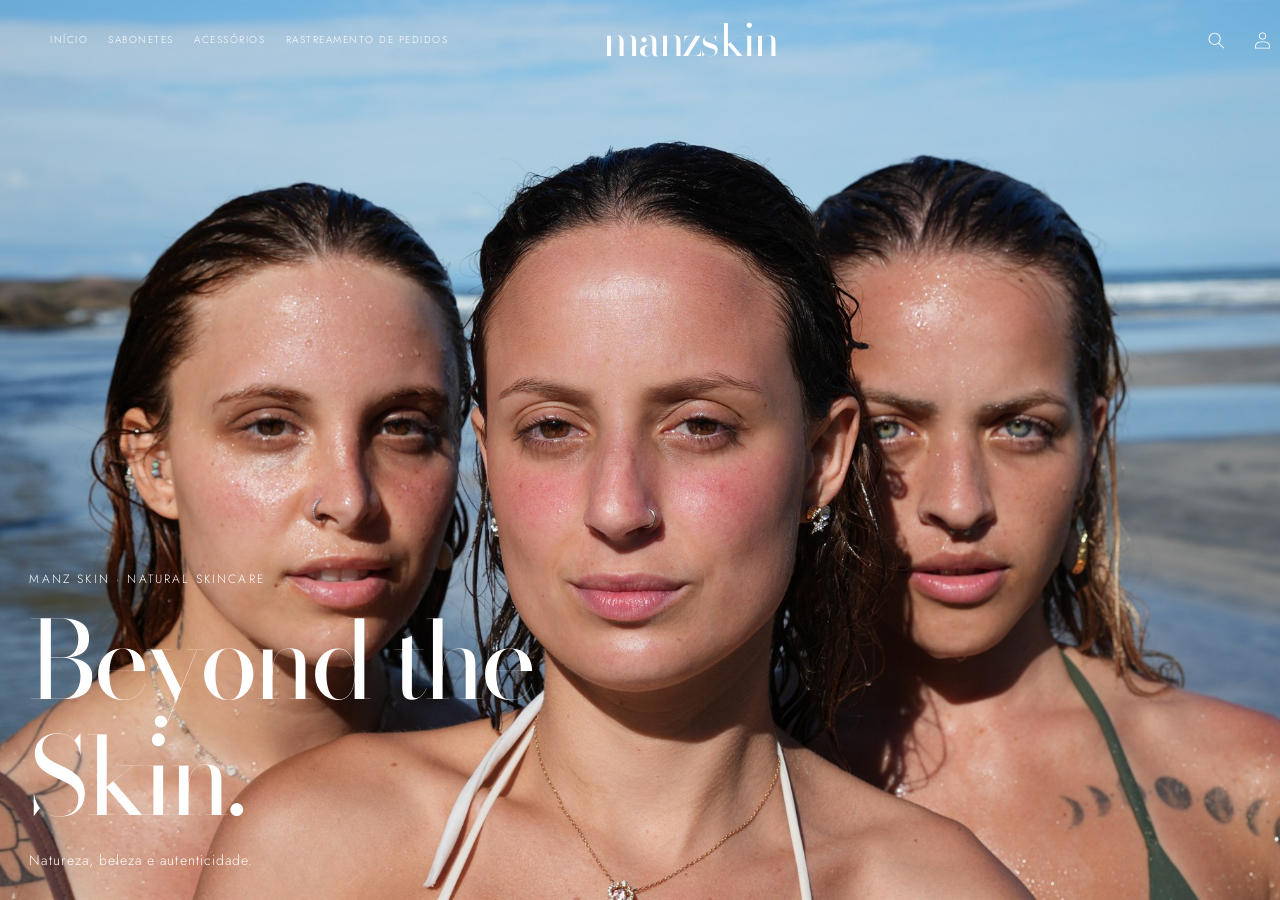
==== local-preview/hero-v1/index.html @ 0d2256dd "Build Manz Skin Hero V1 and local preview" ====
<!doctype html>
<html lang="pt-BR" class="js">
  <head>
    <meta charset="utf-8">
    <meta name="viewport" content="width=device-width, initial-scale=1">
    <meta name="theme-color" content="#ffffff">
    <title>Manz Skin — Hero V1 · Prévia local</title>
    <link rel="preload" href="../../assets/manz-bodoni-moda-latin.woff2" as="font" type="font/woff2" crossorigin>
    <link rel="preload" href="../../assets/manz-jost-light-latin.woff2" as="font" type="font/woff2" crossorigin>
    <link rel="stylesheet" href="../../assets/base.css">
    <link rel="stylesheet" href="../../assets/component-menu-drawer.css">
    <link rel="stylesheet" href="local.css">
    <link rel="stylesheet" href="../../assets/manz-hero-v1.css">
    <script src="../../assets/global.js" defer></script>
    <script src="../../assets/manz-hero-gsap.min.js" defer></script>
    <script src="../../assets/manz-hero-v1.js" defer></script>
    <script src="local.js" defer></script>
  </head>
  <body class="manz-hero-page">
    <a class="local-skip-link" href="#MainContent">Pular para o conteúdo</a>
    <div class="section-header shopify-section-group-header-group">
      <div class="header-wrapper">
        <header class="header header--top-center header--mobile-center page-width header--has-menu header--has-account">
          <nav class="manz-hero-nav" aria-label="Navegação principal">
            <a class="manz-hero-nav__link" href="#MainContent" aria-current="page">INÍCIO</a>
            <span class="manz-hero-nav__link" aria-disabled="true">SABONETES</span>
            <span class="manz-hero-nav__link" aria-disabled="true">ACESSÓRIOS</span>
            <span class="manz-hero-nav__link" aria-disabled="true">RASTREAMENTO DE PEDIDOS</span>
          </nav>

          <header-drawer data-breakpoint="tablet">
            <details id="Details-menu-drawer-container" class="menu-drawer-container">
              <summary class="header__icon header__icon--menu header__icon--summary link focus-inset" aria-label="Menu" aria-expanded="false">
                <span>
                  <svg class="icon icon-hamburger" viewBox="0 0 18 16" fill="none" aria-hidden="true"><path d="M1 .5a.5.5 0 100 1h15.71a.5.5 0 000-1H1zM.5 8a.5.5 0 01.5-.5h15.71a.5.5 0 010 1H1A.5.5 0 01.5 8zm0 7a.5.5 0 01.5-.5h15.71a.5.5 0 010 1H1a.5.5 0 01-.5-.5z" fill="currentColor"/></svg>
                  <svg class="icon icon-close" viewBox="0 0 18 17" fill="none" aria-hidden="true"><path d="M1 1l16 15M17 1 1 16" stroke="currentColor" stroke-width="1"/></svg>
                </span>
              </summary>
              <div id="menu-drawer" class="menu-drawer motion-reduce">
                <div class="menu-drawer__inner-container">
                  <div class="menu-drawer__navigation-container">
                    <nav class="menu-drawer__navigation" aria-label="Menu mobile">
                      <ul class="menu-drawer__menu has-submenu list-menu" role="list">
                        <li class="manz-hero-drawer-links">
                          <nav class="manz-hero-nav manz-hero-nav--mobile" aria-label="Navegação mobile">
                            <a class="manz-hero-nav__link" href="#MainContent">INÍCIO</a>
                            <span class="manz-hero-nav__link" aria-disabled="true">SABONETES</span>
                            <span class="manz-hero-nav__link" aria-disabled="true">ACESSÓRIOS</span>
                            <span class="manz-hero-nav__link" aria-disabled="true">RASTREAMENTO DE PEDIDOS</span>
                          </nav>
                        </li>
                      </ul>
                    </nav>
                  </div>
                </div>
              </div>
            </details>
          </header-drawer>

          <div class="header__heading">
            <a class="header__heading-link link link--text focus-inset" href="#MainContent" aria-label="Manz Skin, início"><span class="manz-hero-wordmark">manzskin</span></a>
          </div>

          <div class="header__icons">
            <span class="header__search">
              <button class="header__icon header__icon--search link focus-inset" type="button" aria-label="Busca — visual nesta prévia" aria-disabled="true" title="Busca disponível na loja Shopify">
                <svg class="icon icon-search" viewBox="0 0 18 19" fill="none" aria-hidden="true"><path fill-rule="evenodd" clip-rule="evenodd" d="M11.03 11.68A5.784 5.784 0 112.85 3.5a5.784 5.784 0 018.18 8.18zm.26 1.12a6.78 6.78 0 11.72-.7l5.4 5.4a.5.5 0 11-.71.7l-5.41-5.4z" fill="currentColor"/></svg>
              </button>
            </span>
            <button class="header__icon header__icon--account link focus-inset small-hide" type="button" aria-label="Perfil — visual nesta prévia" aria-disabled="true" title="Perfil disponível na loja Shopify">
              <svg class="icon icon-account" viewBox="0 0 18 19" fill="none" aria-hidden="true"><path fill-rule="evenodd" clip-rule="evenodd" d="M6 4.5a3 3 0 116 0 3 3 0 01-6 0zm3-4a4 4 0 100 8 4 4 0 000-8zm5.58 12.15c1.12.82 1.83 2.24 1.91 4.85H1.51c.08-2.6.79-4.03 1.9-4.85C4.66 11.75 6.5 11.5 9 11.5s4.35.26 5.58 1.15zM9 10.5c-2.5 0-4.65.24-6.17 1.35C1.27 12.98.5 14.93.5 18v.5h17V18c0-3.07-.77-5.02-2.33-6.15-1.52-1.1-3.67-1.35-6.17-1.35z" fill="currentColor"/></svg>
            </button>
            <button class="header__icon header__icon--cart link focus-inset" type="button" aria-label="Carrinho — visual nesta prévia" aria-disabled="true" title="Carrinho disponível na loja Shopify">
              <svg class="icon icon-cart-empty" viewBox="0 0 40 40" fill="none" aria-hidden="true"><path d="m15.75 11.8h-3.16l-.77 11.6a5 5 0 0 0 4.99 5.34h7.38a5 5 0 0 0 4.99-5.33l-.78-11.61zm0 1h-2.22l-.71 10.67a4 4 0 0 0 3.99 4.27h7.38a4 4 0 0 0 4-4.27l-.72-10.67h-2.22v.63a4.75 4.75 0 1 1 -9.5 0zm8.5 0h-7.5v.63a3.75 3.75 0 1 0 7.5 0z" fill="currentColor" fill-rule="evenodd"/></svg>
            </button>
          </div>
        </header>
      </div>
    </div>

    <main id="MainContent" tabindex="-1">
      <section class="section-manz-hero-v1">
        <manz-hero class="manz-hero-shell" data-manz-hero data-animate="true" style="--manz-hero-focus-x: 50%; --manz-hero-focus-mobile-x: 50%; --manz-hero-focus-y: 50%; --manz-hero-overlay-top: 0.15; --manz-hero-overlay-bottom: 0.22;">
          <div class="manz-hero" aria-labelledby="ManzHeroTitle-local">
            <img class="manz-hero__image" src="../../assets/manz-hero-v1-1920.jpg" srcset="../../assets/manz-hero-v1-960.jpg 960w, ../../assets/manz-hero-v1-1920.jpg 1920w, ../../assets/manz-hero-v1-2880.jpg 2880w" sizes="(max-aspect-ratio: 3/2) 150svh, 100vw" width="2880" height="1920" alt="Três modelos à beira-mar na campanha Manz Skin" loading="eager" fetchpriority="high">
            <div class="manz-hero__shade" aria-hidden="true"></div>
            <div class="manz-hero__copy">
              <p class="manz-hero__eyebrow">MANZ SKIN · NATURAL SKINCARE</p>
              <h1 id="ManzHeroTitle-local" class="manz-hero__title">
                <span class="manz-hero__line"><span class="manz-hero__line-inner">Beyond the</span></span>
                <span class="manz-hero__line"><span class="manz-hero__line-inner">Skin.</span></span>
              </h1>
              <p class="manz-hero__caption">Natureza, beleza e autenticidade.</p>
            </div>
          </div>
        </manz-hero>
      </section>
    </main>
  </body>
</html>
---- assets/base.css ----
:root {
  --alpha-button-background: 1;
  --alpha-button-border: 1;
  --alpha-link: 0.85;
  --alpha-badge-border: 0.1;
}

.product-card-wrapper .card,
.contains-card--product {
  --border-radius: var(--product-card-corner-radius);
  --border-width: var(--product-card-border-width);
  --border-opacity: var(--product-card-border-opacity);
  --shadow-horizontal-offset: var(--product-card-shadow-horizontal-offset);
  --shadow-vertical-offset: var(--product-card-shadow-vertical-offset);
  --shadow-blur-radius: var(--product-card-shadow-blur-radius);
  --shadow-opacity: var(--product-card-shadow-opacity);
  --shadow-visible: var(--product-card-shadow-visible);
  --image-padding: var(--product-card-image-padding);
  --text-alignment: var(--product-card-text-alignment);
}

.collection-card-wrapper .card,
.contains-card--collection {
  --border-radius: var(--collection-card-corner-radius);
  --border-width: var(--collection-card-border-width);
  --border-opacity: var(--collection-card-border-opacity);
  --shadow-horizontal-offset: var(--collection-card-shadow-horizontal-offset);
  --shadow-vertical-offset: var(--collection-card-shadow-vertical-offset);
  --shadow-blur-radius: var(--collection-card-shadow-blur-radius);
  --shadow-opacity: var(--collection-card-shadow-opacity);
  --shadow-visible: var(--collection-card-shadow-visible);
  --image-padding: var(--collection-card-image-padding);
  --text-alignment: var(--collection-card-text-alignment);
}

.article-card-wrapper .card,
.contains-card--article {
  --border-radius: var(--blog-card-corner-radius);
  --border-width: var(--blog-card-border-width);
  --border-opacity: var(--blog-card-border-opacity);
  --shadow-horizontal-offset: var(--blog-card-shadow-horizontal-offset);
  --shadow-vertical-offset: var(--blog-card-shadow-vertical-offset);
  --shadow-blur-radius: var(--blog-card-shadow-blur-radius);
  --shadow-opacity: var(--blog-card-shadow-opacity);
  --shadow-visible: var(--blog-card-shadow-visible);
  --image-padding: var(--blog-card-image-padding);
  --text-alignment: var(--blog-card-text-alignment);
}

.contains-content-container,
.content-container {
  --border-radius: var(--text-boxes-radius);
  --border-width: var(--text-boxes-border-width);
  --border-opacity: var(--text-boxes-border-opacity);
  --shadow-horizontal-offset: var(--text-boxes-shadow-horizontal-offset);
  --shadow-vertical-offset: var(--text-boxes-shadow-vertical-offset);
  --shadow-blur-radius: var(--text-boxes-shadow-blur-radius);
  --shadow-opacity: var(--text-boxes-shadow-opacity);
  --shadow-visible: var(--text-boxes-shadow-visible);
}

.contains-media,
.global-media-settings {
  --border-radius: var(--media-radius);
  --border-width: var(--media-border-width);
  --border-opacity: var(--media-border-opacity);
  --shadow-horizontal-offset: var(--media-shadow-horizontal-offset);
  --shadow-vertical-offset: var(--media-shadow-vertical-offset);
  --shadow-blur-radius: var(--media-shadow-blur-radius);
  --shadow-opacity: var(--media-shadow-opacity);
  --shadow-visible: var(--media-shadow-visible);
}

/* base */

.no-js:not(html) {
  display: none !important;
}

html.no-js .no-js:not(html) {
  display: block !important;
}

.no-js-inline {
  display: none !important;
}

html.no-js .no-js-inline {
  display: inline-block !important;
}

html.no-js .no-js-hidden {
  display: none !important;
}

.page-width {
  max-width: var(--page-width);
  margin: 0 auto;
  padding: 0 1.5rem;
}

body:has(.section-header .drawer-menu) .announcement-bar-section .page-width {
  max-width: 100%;
}

.page-width.drawer-menu {
  max-width: 100%;
}

.page-width-desktop {
  padding: 0;
  margin: 0 auto;
}

.utility-bar__grid.page-width {
  padding-left: 3rem;
  padding-right: 3rem;
}

@media screen and (min-width: 750px) {
  .page-width {
    padding: 0 5rem;
  }

  .header.page-width,
  .utility-bar__grid.page-width {
    padding-left: 3.2rem;
    padding-right: 3.2rem;
  }

  .page-width--narrow {
    padding: 0 9rem;
  }

  .page-width-desktop {
    padding: 0;
  }

  .page-width-tablet {
    padding: 0 5rem;
  }
}

@media screen and (min-width: 990px) {
  .header:not(.drawer-menu).page-width {
    padding-left: 5rem;
    padding-right: 5rem;
  }

  .page-width--narrow {
    max-width: 72.6rem;
    padding: 0;
  }

  .page-width-desktop {
    max-width: var(--page-width);
    padding: 0 5rem;
  }
}

.isolate {
  position: relative;
  z-index: 0;
}

.section + .section {
  margin-top: var(--spacing-sections-mobile);
}

@media screen and (min-width: 750px) {
  .section + .section {
    margin-top: var(--spacing-sections-desktop);
  }
}

.element-margin-top {
  margin-top: 5rem;
}

@media screen and (min-width: 750px) {
  .element-margin {
    margin-top: calc(5rem + var(--page-width-margin));
  }
}

.background-secondary {
  background-color: rgba(var(--color-foreground), 0.04);
}

.grid-auto-flow {
  display: grid;
  grid-auto-flow: column;
}

.page-margin,
.shopify-challenge__container {
  margin: 7rem auto;
}

.rte-width {
  max-width: 82rem;
  margin: 0 auto 2rem;
}

.list-unstyled {
  margin: 0;
  padding: 0;
  list-style: none;
}

.hidden {
  display: none !important;
}

.visually-hidden {
  position: absolute !important;
  overflow: hidden;
  width: 1px;
  height: 1px;
  margin: -1px;
  padding: 0;
  border: 0;
  clip: rect(0 0 0 0);
  word-wrap: normal !important;
}

.visually-hidden--inline {
  margin: 0;
  height: 1em;
}

.overflow-hidden {
  overflow: hidden;
}

.skip-to-content-link:focus {
  z-index: 9999;
  position: inherit;
  overflow: auto;
  width: auto;
  height: auto;
  clip: auto;
}

.full-width-link {
  position: absolute;
  top: 0;
  right: 0;
  bottom: 0;
  left: 0;
  z-index: 2;
}

::selection {
  background-color: rgba(var(--color-foreground), 0.2);
}

.text-body {
  font-size: 1.5rem;
  letter-spacing: 0.06rem;
  line-height: calc(1 + 0.8 / var(--font-body-scale));
  font-family: var(--font-body-family);
  font-style: var(--font-body-style);
  font-weight: var(--font-body-weight);
}

h1,
h2,
h3,
h4,
h5,
.h0,
.h1,
.h2,
.h3,
.h4,
.h5 {
  font-family: var(--font-heading-family);
  font-style: var(--font-heading-style);
  font-weight: var(--font-heading-weight);
  letter-spacing: calc(var(--font-heading-scale) * 0.06rem);
  color: rgb(var(--color-foreground));
  line-height: calc(1 + 0.3 / max(1, var(--font-heading-scale)));
  word-break: break-word;
}

.hxl {
  font-size: calc(var(--font-heading-scale) * 5rem);
}

@media only screen and (min-width: 750px) {
  .hxl {
    font-size: calc(var(--font-heading-scale) * 6.2rem);
  }
}

.h0 {
  font-size: calc(var(--font-heading-scale) * 4rem);
}

@media only screen and (min-width: 750px) {
  .h0 {
    font-size: calc(var(--font-heading-scale) * 5.2rem);
  }
}

h1,
.h1 {
  font-size: calc(var(--font-heading-scale) * 3rem);
}

@media only screen and (min-width: 750px) {
  h1,
  .h1 {
    font-size: calc(var(--font-heading-scale) * 4rem);
  }
}

h2,
.h2 {
  font-size: calc(var(--font-heading-scale) * 2rem);
}

@media only screen and (min-width: 750px) {
  h2,
  .h2 {
    font-size: calc(var(--font-heading-scale) * 2.4rem);
  }
}

h3,
.h3 {
  font-size: calc(var(--font-heading-scale) * 1.7rem);
}

@media only screen and (min-width: 750px) {
  h3,
  .h3 {
    font-size: calc(var(--font-heading-scale) * 1.8rem);
  }
}

h4,
.h4 {
  font-family: var(--font-heading-family);
  font-style: var(--font-heading-style);
  font-size: calc(var(--font-heading-scale) * 1.5rem);
}

h5,
.h5 {
  font-size: calc(var(--font-heading-scale) * 1.2rem);
}

@media only screen and (min-width: 750px) {
  h5,
  .h5 {
    font-size: calc(var(--font-heading-scale) * 1.3rem);
  }
}

h6,
.h6 {
  color: rgba(var(--color-foreground), 0.75);
  margin-block-start: 1.67em;
  margin-block-end: 1.67em;
}

blockquote {
  font-style: italic;
  color: rgba(var(--color-foreground), 0.75);
  border-left: 0.2rem solid rgba(var(--color-foreground), 0.2);
  padding-left: 1rem;
}

@media screen and (min-width: 750px) {
  blockquote {
    padding-left: 1.5rem;
  }
}

.caption {
  font-size: 1rem;
  letter-spacing: 0.07rem;
  line-height: calc(1 + 0.7 / var(--font-body-scale));
}

@media screen and (min-width: 750px) {
  .caption {
    font-size: 1.2rem;
  }
}

.caption-with-letter-spacing {
  font-size: 1rem;
  letter-spacing: 0.13rem;
  line-height: calc(1 + 0.2 / var(--font-body-scale));
  text-transform: uppercase;
}

.caption-with-letter-spacing--medium {
  font-size: 1.2rem;
  letter-spacing: 0.16rem;
}

.caption-with-letter-spacing--large {
  font-size: 1.4rem;
  letter-spacing: 0.18rem;
}

.caption-large,
.customer .field input,
.customer select,
.field__input,
.form__label,
.select__select {
  font-size: 1.3rem;
  line-height: calc(1 + 0.5 / var(--font-body-scale));
  letter-spacing: 0.04rem;
}

.color-foreground {
  color: rgb(var(--color-foreground));
}

table:not([class]) {
  table-layout: fixed;
  border-collapse: collapse;
  font-size: 1.4rem;
  border-style: hidden;
  box-shadow: 0 0 0 0.1rem rgba(var(--color-foreground), 0.2);
  /* draws the table border  */
}

table:not([class]) td,
table:not([class]) th {
  padding: 1em;
  border: 0.1rem solid rgba(var(--color-foreground), 0.2);
}

@media screen and (max-width: 749px) {
  .small-hide {
    display: none !important;
  }
}

@media screen and (min-width: 750px) and (max-width: 989px) {
  .medium-hide {
    display: none !important;
  }
}

@media screen and (min-width: 990px) {
  .large-up-hide {
    display: none !important;
  }
}

.left {
  text-align: left;
}

.center {
  text-align: center;
}

.right {
  text-align: right;
}

.uppercase {
  text-transform: uppercase;
}

.light {
  opacity: 0.7;
}

a:empty,
ul:empty,
dl:empty,
div:empty,
section:empty,
article:empty,
p:empty,
h1:empty,
h2:empty,
h3:empty,
h4:empty,
h5:empty,
h6:empty {
  display: none;
}

.link,
.customer a {
  cursor: pointer;
  display: inline-block;
  border: none;
  box-shadow: none;
  text-decoration: underline;
  text-underline-offset: 0.3rem;
  color: rgb(var(--color-link));
  background-color: transparent;
  font-size: 1.4rem;
  font-family: inherit;
}

.link--text {
  color: rgb(var(--color-foreground));
}

.link--text:hover {
  color: rgba(var(--color-foreground), 0.75);
}

.link-with-icon {
  display: inline-flex;
  font-size: 1.4rem;
  font-weight: 600;
  letter-spacing: 0.1rem;
  text-decoration: none;
  margin-bottom: 4.5rem;
  white-space: nowrap;
}

.link-with-icon .icon {
  width: 1.5rem;
  margin-left: 1rem;
}

a:not([href]) {
  cursor: not-allowed;
}

.circle-divider::after {
  content: '\2022';
  margin: 0 1.3rem 0 1.5rem;
}

.circle-divider:last-of-type::after {
  display: none;
}

hr {
  border: none;
  height: 0.1rem;
  background-color: rgba(var(--color-foreground), 0.2);
  display: block;
  margin: 5rem 0;
}

@media screen and (min-width: 750px) {
  hr {
    margin: 7rem 0;
  }
}

.full-unstyled-link {
  text-decoration: none;
  color: currentColor;
  display: block;
}

.placeholder {
  background-color: rgba(var(--color-foreground), 0.04);
  color: rgba(var(--color-foreground), 0.55);
  fill: rgba(var(--color-foreground), 0.55);
}

details > * {
  box-sizing: border-box;
}

.break {
  word-break: break-word;
}

.visibility-hidden {
  visibility: hidden;
}

@media (prefers-reduced-motion) {
  .motion-reduce {
    transition: none !important;
    animation: none !important;
  }
}

:root {
  --duration-short: 100ms;
  --duration-default: 200ms;
  --duration-announcement-bar: 250ms;
  --duration-medium: 300ms;
  --duration-long: 500ms;
  --duration-extra-long: 600ms;
  --duration-extended: 3s;
  --ease-out-slow: cubic-bezier(0, 0, 0.3, 1);
  --animation-slide-in: slideIn var(--duration-extra-long) var(--ease-out-slow) forwards;
  --animation-fade-in: fadeIn var(--duration-extra-long) var(--ease-out-slow);
}

.underlined-link,
.customer a,
.inline-richtext a {
  text-underline-offset: 0.3rem;
  text-decoration-thickness: 0.1rem;
  transition: text-decoration-thickness ease 100ms;
}

.underlined-link,
.customer a {
  color: rgba(var(--color-link), var(--alpha-link));
}

.inline-richtext a,
.rte.inline-richtext a {
  color: currentColor;
}

.underlined-link:hover,
.customer a:hover,
.inline-richtext a:hover {
  color: rgb(var(--color-link));
  text-decoration-thickness: 0.2rem;
}

.icon-arrow {
  width: 1.5rem;
}

h3 .icon-arrow,
.h3 .icon-arrow {
  width: calc(var(--font-heading-scale) * 1.5rem);
}

/* arrow animation */
.animate-arrow .icon-arrow path {
  transform: translateX(-0.25rem);
  transition: transform var(--duration-short) ease;
}

.animate-arrow:hover .icon-arrow path {
  transform: translateX(-0.05rem);
}

/* base-details-summary */
summary {
  cursor: pointer;
  list-style: none;
  position: relative;
}

summary .icon-caret {
  position: absolute;
  height: 0.6rem;
  right: 1.5rem;
  top: calc(50% - 0.2rem);
}

summary::-webkit-details-marker {
  display: none;
}

.disclosure-has-popup {
  position: relative;
}

.disclosure-has-popup[open] > summary::before {
  position: fixed;
  top: 0;
  right: 0;
  bottom: 0;
  left: 0;
  z-index: 2;
  display: block;
  cursor: default;
  content: ' ';
  background: transparent;
}

.disclosure-has-popup > summary::before {
  display: none;
}

.disclosure-has-popup[open] > summary + * {
  z-index: 100;
}

@media screen and (min-width: 750px) {
  .disclosure-has-popup[open] > summary + * {
    z-index: 4;
  }

  .facets .disclosure-has-popup[open] > summary + * {
    z-index: 2;
  }
}

/* base-focus */
/*
  Focus ring - default (with offset)
*/

*:focus {
  outline: 0;
  box-shadow: none;
}

*:focus-visible {
  outline: 0.2rem solid rgba(var(--color-foreground), 0.5);
  outline-offset: 0.3rem;
  box-shadow: 0 0 0 0.3rem rgb(var(--color-background)), 0 0 0.5rem 0.4rem rgba(var(--color-foreground), 0.3);
}

/* Fallback - for browsers that don't support :focus-visible, a fallback is set for :focus */
.focused,
.no-js *:focus {
  outline: 0.2rem solid rgba(var(--color-foreground), 0.5);
  outline-offset: 0.3rem;
  box-shadow: 0 0 0 0.3rem rgb(var(--color-background)), 0 0 0.5rem 0.4rem rgba(var(--color-foreground), 0.3);
}

/* Negate the fallback side-effect for browsers that support :focus-visible */
.no-js *:focus:not(:focus-visible) {
  outline: 0;
  box-shadow: none;
}

/*
  Focus ring - inset
*/

.focus-inset:focus-visible {
  outline: 0.2rem solid rgba(var(--color-foreground), 0.5);
  outline-offset: -0.2rem;
  box-shadow: 0 0 0.2rem 0 rgba(var(--color-foreground), 0.3);
}

.focused.focus-inset,
.no-js .focus-inset:focus {
  outline: 0.2rem solid rgba(var(--color-foreground), 0.5);
  outline-offset: -0.2rem;
  box-shadow: 0 0 0.2rem 0 rgba(var(--color-foreground), 0.3);
}

.no-js .focus-inset:focus:not(:focus-visible) {
  outline: 0;
  box-shadow: none;
}

/*
  Focus ring - none
*/

/* Dangerous for a11y - Use with care */
.focus-none {
  box-shadow: none !important;
  outline: 0 !important;
}

.focus-offset:focus-visible {
  outline: 0.2rem solid rgba(var(--color-foreground), 0.5);
  outline-offset: 1rem;
  box-shadow: 0 0 0 1rem rgb(var(--color-background)), 0 0 0.2rem 1.2rem rgba(var(--color-foreground), 0.3);
}

.focus-offset.focused,
.no-js .focus-offset:focus {
  outline: 0.2rem solid rgba(var(--color-foreground), 0.5);
  outline-offset: 1rem;
  box-shadow: 0 0 0 1rem rgb(var(--color-background)), 0 0 0.2rem 1.2rem rgba(var(--color-foreground), 0.3);
}

.no-js .focus-offset:focus:not(:focus-visible) {
  outline: 0;
  box-shadow: none;
}

/* component-title */
.title,
.title-wrapper-with-link {
  margin: 3rem 0 2rem;
}

.title-wrapper-with-link .title {
  margin: 0;
}

.title .link {
  font-size: inherit;
}

.title-wrapper {
  margin-bottom: 3rem;
}

.title-wrapper-with-link {
  display: flex;
  justify-content: space-between;
  align-items: flex-end;
  gap: 1rem;
  margin-bottom: 3rem;
  flex-wrap: wrap;
}

.title--primary {
  margin: 4rem 0;
}

.title-wrapper--self-padded-tablet-down,
.title-wrapper--self-padded-mobile {
  padding-left: 1.5rem;
  padding-right: 1.5rem;
}

@media screen and (min-width: 750px) {
  .title-wrapper--self-padded-mobile {
    padding-left: 0;
    padding-right: 0;
  }
}

@media screen and (min-width: 990px) {
  .title,
  .title-wrapper-with-link {
    margin: 5rem 0 3rem;
  }

  .title--primary {
    margin: 2rem 0;
  }

  .title-wrapper-with-link {
    align-items: center;
  }

  .title-wrapper-with-link .title {
    margin-bottom: 0;
  }

  .title-wrapper--self-padded-tablet-down {
    padding-left: 0;
    padding-right: 0;
  }
}

.title-wrapper-with-link .link-with-icon {
  margin: 0;
  flex-shrink: 0;
  display: flex;
  align-items: center;
}

.title-wrapper-with-link .link-with-icon svg {
  width: 1.5rem;
}

.title-wrapper-with-link a {
  margin-top: 0;
  flex-shrink: 0;
}

.title-wrapper--no-top-margin {
  margin-top: 0;
}

.title-wrapper--no-top-margin > .title {
  margin-top: 0;
}

.subtitle {
  font-size: 1.8rem;
  line-height: calc(1 + 0.8 / var(--font-body-scale));
  letter-spacing: 0.06rem;
  color: rgba(var(--color-foreground), 0.7);
}

.subtitle--small {
  font-size: 1.4rem;
  letter-spacing: 0.1rem;
}

.subtitle--medium {
  font-size: 1.6rem;
  letter-spacing: 0.08rem;
}

/* component-grid */
.grid {
  display: flex;
  flex-wrap: wrap;
  margin-bottom: 2rem;
  padding: 0;
  list-style: none;
  column-gap: var(--grid-mobile-horizontal-spacing);
  row-gap: var(--grid-mobile-vertical-spacing);
}

@media screen and (min-width: 750px) {
  .grid {
    column-gap: var(--grid-desktop-horizontal-spacing);
    row-gap: var(--grid-desktop-vertical-spacing);
  }
}

.grid:last-child {
  margin-bottom: 0;
}

.grid__item {
  width: calc(25% - var(--grid-mobile-horizontal-spacing) * 3 / 4);
  max-width: calc(50% - var(--grid-mobile-horizontal-spacing) / 2);
  flex-grow: 1;
  flex-shrink: 0;
}

@media screen and (min-width: 750px) {
  .grid__item {
    width: calc(25% - var(--grid-desktop-horizontal-spacing) * 3 / 4);
    max-width: calc(50% - var(--grid-desktop-horizontal-spacing) / 2);
  }
}

.grid--gapless.grid {
  column-gap: 0;
  row-gap: 0;
}

@media screen and (max-width: 749px) {
  .grid__item.slider__slide--full-width {
    width: 100%;
    max-width: none;
  }
}

.grid--1-col .grid__item {
  max-width: 100%;
  width: 100%;
}

.grid--3-col .grid__item {
  width: calc(33.33% - var(--grid-mobile-horizontal-spacing) * 2 / 3);
}

@media screen and (min-width: 750px) {
  .grid--3-col .grid__item {
    width: calc(33.33% - var(--grid-desktop-horizontal-spacing) * 2 / 3);
  }
}

.grid--2-col .grid__item {
  width: calc(50% - var(--grid-mobile-horizontal-spacing) / 2);
}

@media screen and (min-width: 750px) {
  .grid--2-col .grid__item {
    width: calc(50% - var(--grid-desktop-horizontal-spacing) / 2);
  }

  .grid--4-col-tablet .grid__item {
    width: calc(25% - var(--grid-desktop-horizontal-spacing) * 3 / 4);
  }

  .grid--3-col-tablet .grid__item {
    width: calc(33.33% - var(--grid-desktop-horizontal-spacing) * 2 / 3);
  }

  .grid--2-col-tablet .grid__item {
    width: calc(50% - var(--grid-desktop-horizontal-spacing) / 2);
  }
}

@media screen and (max-width: 989px) {
  .grid--1-col-tablet-down .grid__item {
    width: 100%;
    max-width: 100%;
  }

  .slider--tablet.grid--peek {
    margin: 0;
    width: 100%;
  }

  .slider--tablet.grid--peek .grid__item {
    box-sizing: content-box;
    margin: 0;
  }

  .slider.slider--tablet .scroll-trigger.animate--slide-in,
  .slider.slider--mobile .scroll-trigger.animate--slide-in {
    animation: none;
    opacity: 1;
    transform: inherit;
  }

  .scroll-trigger:not(.scroll-trigger--offscreen) .slider--tablet {
    animation: var(--animation-slide-in);
  }
}

@media screen and (min-width: 990px) {
  .grid--6-col-desktop .grid__item {
    width: calc(16.66% - var(--grid-desktop-horizontal-spacing) * 5 / 6);
    max-width: calc(16.66% - var(--grid-desktop-horizontal-spacing) * 5 / 6);
  }

  .grid--5-col-desktop .grid__item {
    width: calc(20% - var(--grid-desktop-horizontal-spacing) * 4 / 5);
    max-width: calc(20% - var(--grid-desktop-horizontal-spacing) * 4 / 5);
  }

  .grid--4-col-desktop .grid__item {
    width: calc(25% - var(--grid-desktop-horizontal-spacing) * 3 / 4);
    max-width: calc(25% - var(--grid-desktop-horizontal-spacing) * 3 / 4);
  }

  .grid--3-col-desktop .grid__item {
    width: calc(33.33% - var(--grid-desktop-horizontal-spacing) * 2 / 3);
    max-width: calc(33.33% - var(--grid-desktop-horizontal-spacing) * 2 / 3);
  }

  .grid--2-col-desktop .grid__item {
    width: calc(50% - var(--grid-desktop-horizontal-spacing) / 2);
    max-width: calc(50% - var(--grid-desktop-horizontal-spacing) / 2);
  }

  .slider.slider--desktop .scroll-trigger.animate--slide-in {
    animation: none;
    opacity: 1;
    transform: inherit;
  }

  .scroll-trigger:not(.scroll-trigger--offscreen) .slider--desktop {
    animation: var(--animation-slide-in);
  }
}

@media screen and (min-width: 990px) {
  .grid--1-col-desktop {
    flex: 0 0 100%;
    max-width: 100%;
  }

  .grid--1-col-desktop .grid__item {
    width: 100%;
    max-width: 100%;
  }
}

@media screen and (max-width: 749px) {
  .grid--peek.slider--mobile {
    margin: 0;
    width: 100%;
  }

  .grid--peek.slider--mobile .grid__item {
    box-sizing: content-box;
    margin: 0;
  }

  .grid--peek .grid__item {
    min-width: 35%;
  }

  .grid--peek.slider .grid__item:first-of-type {
    margin-left: 1.5rem;
  }

  /* Fix to show some space at the end of our sliders in all browsers */
  .grid--peek.slider:after {
    margin-left: calc(-1 * var(--grid-mobile-horizontal-spacing));
  }

  .grid--2-col-tablet-down .grid__item {
    width: calc(50% - var(--grid-mobile-horizontal-spacing) / 2);
  }

  .slider--tablet.grid--peek.grid--2-col-tablet-down .grid__item,
  .grid--peek .grid__item {
    width: calc(50% - var(--grid-mobile-horizontal-spacing) - 3rem);
  }

  .slider--tablet.grid--peek.grid--1-col-tablet-down .grid__item,
  .slider--mobile.grid--peek.grid--1-col-tablet-down .grid__item {
    width: calc(100% - var(--grid-mobile-horizontal-spacing) - 3rem);
  }
}

@media screen and (min-width: 750px) and (max-width: 989px) {
  .slider--tablet.grid--peek .grid__item {
    width: calc(25% - var(--grid-desktop-horizontal-spacing) - 3rem);
  }

  .slider--tablet.grid--peek.grid--3-col-tablet .grid__item {
    width: calc(33.33% - var(--grid-desktop-horizontal-spacing) - 3rem);
  }

  .slider--tablet.grid--peek.grid--2-col-tablet .grid__item,
  .slider--tablet.grid--peek.grid--2-col-tablet-down .grid__item {
    width: calc(50% - var(--grid-desktop-horizontal-spacing) - 3rem);
  }

  .slider--tablet.grid--peek .grid__item:first-of-type {
    margin-left: 1.5rem;
  }

  .grid--2-col-tablet-down .grid__item {
    width: calc(50% - var(--grid-desktop-horizontal-spacing) / 2);
  }

  .grid--1-col-tablet-down.grid--peek .grid__item {
    width: calc(100% - var(--grid-desktop-horizontal-spacing) - 3rem);
  }
}

/* component-media */
.media {
  display: block;
  background-color: rgba(var(--color-foreground), 0.1);
  position: relative;
  overflow: hidden;
}

.media--transparent {
  background-color: transparent;
}

.media > *:not(.zoom):not(.deferred-media__poster-button),
.media model-viewer {
  display: block;
  max-width: 100%;
  position: absolute;
  top: 0;
  left: 0;
  height: 100%;
  width: 100%;
}

.media > img {
  object-fit: cover;
  object-position: center center;
  transition: opacity 0.4s cubic-bezier(0.25, 0.46, 0.45, 0.94);
}

.media--square {
  padding-bottom: 100%;
}

.media--portrait {
  padding-bottom: 125%;
}

.media--landscape {
  padding-bottom: 66.6%;
}

.media--cropped {
  padding-bottom: 56%;
}

.media--16-9 {
  padding-bottom: 56.25%;
}

.media--circle {
  padding-bottom: 100%;
  border-radius: 50%;
}

.media.media--hover-effect > img + img {
  opacity: 0;
}

@media screen and (min-width: 990px) {
  .media--cropped {
    padding-bottom: 63%;
  }
}

deferred-media {
  display: block;
}

/* component-button */
/* Button - default */

.button--secondary,
.button--tertiary {
  --color-button: var(--color-secondary-button);
  --color-button-text: var(--color-secondary-button-text);
}

.button--tertiary {
  --alpha-button-background: 0;
  --alpha-button-border: 0.2;
}

.button,
.shopify-challenge__button,
.customer button,
button.shopify-payment-button__button--unbranded,
.shopify-payment-button [role='button'],
.cart__dynamic-checkout-buttons [role='button'],
.cart__dynamic-checkout-buttons iframe {
  --shadow-horizontal-offset: var(--buttons-shadow-horizontal-offset);
  --shadow-vertical-offset: var(--buttons-shadow-vertical-offset);
  --shadow-blur-radius: var(--buttons-shadow-blur-radius);
  --shadow-opacity: var(--buttons-shadow-opacity);
  --shadow-visible: var(--buttons-shadow-visible);
  --border-offset: var(--buttons-border-offset); /* reduce radius edge artifacts */
  --border-opacity: calc(1 - var(--buttons-border-opacity));
  border-radius: var(--buttons-radius-outset);
  position: relative;
}

.button,
.shopify-challenge__button,
.customer button,
button.shopify-payment-button__button--unbranded {
  min-width: calc(12rem + var(--buttons-border-width) * 2);
  min-height: calc(4.5rem + var(--buttons-border-width) * 2);
}

.shopify-payment-button__button--branded {
  z-index: auto;
}

.cart__dynamic-checkout-buttons iframe {
  box-shadow: var(--shadow-horizontal-offset) var(--shadow-vertical-offset) var(--shadow-blur-radius)
    rgba(var(--color-shadow), var(--shadow-opacity));
}

.button,
.shopify-challenge__button,
.customer button {
  display: inline-flex;
  justify-content: center;
  align-items: center;
  border: 0;
  padding: 0 3rem;
  cursor: pointer;
  font: inherit;
  font-size: 1.5rem;
  text-decoration: none;
  color: rgb(var(--color-button-text));
  transition: box-shadow var(--duration-short) ease;
  -webkit-appearance: none;
  appearance: none;
  background-color: rgba(var(--color-button), var(--alpha-button-background));
}

.button:before,
.shopify-challenge__button:before,
.customer button:before,
.shopify-payment-button__button--unbranded:before,
.shopify-payment-button [role='button']:before,
.cart__dynamic-checkout-buttons [role='button']:before {
  content: '';
  position: absolute;
  top: 0;
  right: 0;
  bottom: 0;
  left: 0;
  z-index: -1;
  border-radius: var(--buttons-radius-outset);
  box-shadow: var(--shadow-horizontal-offset) var(--shadow-vertical-offset) var(--shadow-blur-radius)
    rgba(var(--color-shadow), var(--shadow-opacity));
}

.button:after,
.shopify-challenge__button:after,
.customer button:after,
.shopify-payment-button__button--unbranded:after {
  content: '';
  position: absolute;
  top: var(--buttons-border-width);
  right: var(--buttons-border-width);
  bottom: var(--buttons-border-width);
  left: var(--buttons-border-width);
  z-index: 1;
  border-radius: var(--buttons-radius);
  box-shadow: 0 0 0 calc(var(--buttons-border-width) + var(--border-offset))
      rgba(var(--color-button-text), var(--border-opacity)),
    0 0 0 var(--buttons-border-width) rgba(var(--color-button), var(--alpha-button-background));
  transition: box-shadow var(--duration-short) ease;
}

.button:not([disabled]):hover::after,
.shopify-challenge__button:hover::after,
.customer button:hover::after,
.shopify-payment-button__button--unbranded:hover::after {
  --border-offset: 1.3px;
  box-shadow: 0 0 0 calc(var(--buttons-border-width) + var(--border-offset))
      rgba(var(--color-button-text), var(--border-opacity)),
    0 0 0 calc(var(--buttons-border-width) + 1px) rgba(var(--color-button), var(--alpha-button-background));
}

.button--secondary:after {
  --border-opacity: var(--buttons-border-opacity);
}

.button:focus-visible,
.button:focus,
.button.focused,
.shopify-payment-button__button--unbranded:focus-visible,
.shopify-payment-button [role='button']:focus-visible,
.shopify-payment-button__button--unbranded:focus,
.shopify-payment-button [role='button']:focus {
  outline: 0;
  box-shadow: 0 0 0 0.3rem rgb(var(--color-background)), 0 0 0 0.5rem rgba(var(--color-foreground), 0.5),
    0 0 0.5rem 0.4rem rgba(var(--color-foreground), 0.3);
}

.button:focus:not(:focus-visible):not(.focused),
.shopify-payment-button__button--unbranded:focus:not(:focus-visible):not(.focused),
.shopify-payment-button [role='button']:focus:not(:focus-visible):not(.focused) {
  box-shadow: inherit;
}

.button::selection,
.shopify-challenge__button::selection,
.customer button::selection {
  background-color: rgba(var(--color-button-text), 0.3);
}

.button,
.button-label,
.shopify-challenge__button,
.customer button {
  font-size: 1.5rem;
  letter-spacing: 0.1rem;
  line-height: calc(1 + 0.2 / var(--font-body-scale));
}

.button--tertiary {
  font-size: 1.2rem;
  padding: 1rem 1.5rem;
  min-width: calc(9rem + var(--buttons-border-width) * 2);
  min-height: calc(3.5rem + var(--buttons-border-width) * 2);
}

.button--small {
  padding: 1.2rem 2.6rem;
}

/* Button - other */

.button:disabled,
.button[aria-disabled='true'],
.button.disabled,
.customer button:disabled,
.customer button[aria-disabled='true'],
.customer button.disabled,
.quantity__button.disabled {
  cursor: not-allowed;
  opacity: 0.5;
}

.button--full-width {
  display: flex;
  width: 100%;
}

.button.loading {
  color: transparent;
  position: relative;
}

@media screen and (forced-colors: active) {
  .button.loading {
    color: rgb(var(--color-foreground));
  }
}

.button.loading > .loading__spinner {
  top: 50%;
  left: 50%;
  transform: translate(-50%, -50%);
  position: absolute;
  height: 100%;
  display: flex;
  align-items: center;
}

.button.loading > .loading__spinner .spinner {
  width: fit-content;
}

.button.loading > .loading__spinner .path {
  stroke: rgb(var(--color-button-text));
}

/* Button - social share */

.share-button {
  display: block;
  position: relative;
}

.share-button details {
  width: fit-content;
}

.share-button__button {
  font-size: 1.4rem;
  display: flex;
  align-items: center;
  color: rgb(var(--color-link));
  margin-left: 0;
  padding-left: 0;
  min-height: 4.4rem;
}

details[open] > .share-button__fallback {
  animation: animateMenuOpen var(--duration-default) ease;
}

.share-button__button:hover {
  text-decoration: underline;
  text-underline-offset: 0.3rem;
}

.share-button__button,
.share-button__fallback button {
  cursor: pointer;
  background-color: transparent;
  border: none;
}

.share-button__button .icon-share {
  height: 1.2rem;
  margin-right: 1rem;
  min-width: 1.3rem;
}

.share-button__fallback {
  display: flex;
  align-items: center;
  position: absolute;
  top: 3rem;
  left: 0.1rem;
  z-index: 3;
  width: 100%;
  min-width: max-content;
  border-radius: var(--inputs-radius);
  border: 0;
}

.share-button__fallback:after {
  pointer-events: none;
  content: '';
  position: absolute;
  top: var(--inputs-border-width);
  right: var(--inputs-border-width);
  bottom: var(--inputs-border-width);
  left: var(--inputs-border-width);
  border: 0.1rem solid transparent;
  border-radius: var(--inputs-radius);
  box-shadow: 0 0 0 var(--inputs-border-width) rgba(var(--color-foreground), var(--inputs-border-opacity));
  transition: box-shadow var(--duration-short) ease;
  z-index: 1;
}

.share-button__fallback:before {
  background: rgb(var(--color-background));
  pointer-events: none;
  content: '';
  position: absolute;
  top: 0;
  right: 0;
  bottom: 0;
  left: 0;
  border-radius: var(--inputs-radius-outset);
  box-shadow: var(--inputs-shadow-horizontal-offset) var(--inputs-shadow-vertical-offset)
    var(--inputs-shadow-blur-radius) rgba(var(--color-shadow), var(--inputs-shadow-opacity));
  z-index: -1;
}

.share-button__fallback button {
  width: 4.4rem;
  height: 4.4rem;
  padding: 0;
  flex-shrink: 0;
  display: flex;
  justify-content: center;
  align-items: center;
  position: relative;
  right: var(--inputs-border-width);
}

.share-button__fallback button:hover {
  color: rgba(var(--color-foreground), 0.75);
}

.share-button__fallback button:hover svg {
  transform: scale(1.07);
}

.share-button__close:not(.hidden) + .share-button__copy {
  display: none;
}

.share-button__close,
.share-button__copy {
  background-color: transparent;
  color: rgb(var(--color-foreground));
}

.share-button__copy:focus-visible,
.share-button__close:focus-visible {
  background-color: rgb(var(--color-background));
  z-index: 2;
}

.share-button__copy:focus,
.share-button__close:focus {
  background-color: rgb(var(--color-background));
  z-index: 2;
}

.field:not(:focus-visible):not(.focused) + .share-button__copy:not(:focus-visible):not(.focused),
.field:not(:focus-visible):not(.focused) + .share-button__close:not(:focus-visible):not(.focused) {
  background-color: inherit;
}

.share-button__fallback .field:after,
.share-button__fallback .field:before {
  content: none;
}

.share-button__fallback .field {
  border-radius: 0;
  min-width: auto;
  min-height: auto;
  transition: none;
}

.share-button__fallback .field__input:focus,
.share-button__fallback .field__input:-webkit-autofill {
  outline: 0.2rem solid rgba(var(--color-foreground), 0.5);
  outline-offset: 0.1rem;
  box-shadow: 0 0 0 0.1rem rgb(var(--color-background)), 0 0 0.5rem 0.4rem rgba(var(--color-foreground), 0.3);
}

.share-button__fallback .field__input {
  box-shadow: none;
  text-overflow: ellipsis;
  white-space: nowrap;
  overflow: hidden;
  filter: none;
  min-width: auto;
  min-height: auto;
}

.share-button__fallback .field__input:hover {
  box-shadow: none;
}

.share-button__fallback .icon {
  width: 1.5rem;
  height: 1.5rem;
}

.share-button__message:not(:empty) {
  display: flex;
  align-items: center;
  width: 100%;
  height: 100%;
  margin-top: 0;
  padding: 0.8rem 0 0.8rem 1.5rem;
  margin: var(--inputs-border-width);
}

.share-button__message:not(:empty):not(.hidden) ~ * {
  display: none;
}

/* component-form */
.field__input,
.select__select,
.customer .field input,
.customer select {
  -webkit-appearance: none;
  appearance: none;
  background-color: rgb(var(--color-background));
  color: rgb(var(--color-foreground));
  font-size: 1.6rem;
  width: 100%;
  box-sizing: border-box;
  transition: box-shadow var(--duration-short) ease;
  border-radius: var(--inputs-radius);
  height: 4.5rem;
  min-height: calc(var(--inputs-border-width) * 2);
  min-width: calc(7rem + (var(--inputs-border-width) * 2));
  position: relative;
  border: 0;
}

.field:before,
.select:before,
.customer .field:before,
.customer select:before,
.localization-form__select:before {
  pointer-events: none;
  content: '';
  position: absolute;
  top: 0;
  right: 0;
  bottom: 0;
  left: 0;
  border-radius: var(--inputs-radius-outset);
  box-shadow: var(--inputs-shadow-horizontal-offset) var(--inputs-shadow-vertical-offset)
    var(--inputs-shadow-blur-radius) rgba(var(--color-shadow), var(--inputs-shadow-opacity));
  z-index: -1;
}

.field:after,
.select:after,
.customer .field:after,
.customer select:after,
.localization-form__select:after {
  pointer-events: none;
  content: '';
  position: absolute;
  top: var(--inputs-border-width);
  right: var(--inputs-border-width);
  bottom: var(--inputs-border-width);
  left: var(--inputs-border-width);
  border: 0.1rem solid transparent;
  border-radius: var(--inputs-radius);
  box-shadow: 0 0 0 var(--inputs-border-width) rgba(var(--color-foreground), var(--inputs-border-opacity));
  transition: box-shadow var(--duration-short) ease;
  z-index: 1;
}

.select__select {
  font-family: var(--font-body-family);
  font-style: var(--font-body-style);
  font-weight: var(--font-body-weight);
  font-size: 1.2rem;
  color: rgba(var(--color-foreground), 0.75);
}

.field:hover.field:after,
.select:hover.select:after,
.select__select:hover.select__select:after,
.customer .field:hover.field:after,
.customer select:hover.select:after,
.localization-form__select:hover.localization-form__select:after {
  box-shadow: 0 0 0 calc(0.1rem + var(--inputs-border-width))
    rgba(var(--color-foreground), var(--inputs-border-opacity));
  outline: 0;
  border-radius: var(--inputs-radius);
}

.field__input:focus-visible,
.select__select:focus-visible,
.customer .field input:focus-visible,
.customer select:focus-visible,
.localization-form__select:focus-visible.localization-form__select:after {
  box-shadow: 0 0 0 calc(0.1rem + var(--inputs-border-width)) rgba(var(--color-foreground));
  outline: 0;
  border-radius: var(--inputs-radius);
}

.field__input:focus,
.select__select:focus,
.customer .field input:focus,
.customer select:focus,
.localization-form__select:focus.localization-form__select:after {
  box-shadow: 0 0 0 calc(0.1rem + var(--inputs-border-width)) rgba(var(--color-foreground));
  outline: 0;
  border-radius: var(--inputs-radius);
}

.localization-form__select:focus {
  outline: 0;
  box-shadow: none;
}

.text-area,
.select {
  display: flex;
  position: relative;
  width: 100%;
}

/* Select */

.select .icon-caret,
.customer select + svg {
  height: 0.6rem;
  pointer-events: none;
  position: absolute;
  top: calc(50% - 0.2rem);
  right: calc(var(--inputs-border-width) + 1.5rem);
}

.select__select,
.customer select {
  cursor: pointer;
  line-height: calc(1 + 0.6 / var(--font-body-scale));
  padding: 0 calc(var(--inputs-border-width) + 3rem) 0 2rem;
  margin: var(--inputs-border-width);
  min-height: calc(var(--inputs-border-width) * 2);
}

/* Field */

.field {
  position: relative;
  width: 100%;
  display: flex;
  transition: box-shadow var(--duration-short) ease;
}

.customer .field {
  display: flex;
}

.field--with-error {
  flex-wrap: wrap;
}

.field__input,
.customer .field input {
  flex-grow: 1;
  text-align: left;
  padding: 1.5rem;
  margin: var(--inputs-border-width);
  transition: box-shadow var(--duration-short) ease;
}

.field__label,
.customer .field label {
  font-size: 1.6rem;
  left: calc(var(--inputs-border-width) + 2rem);
  top: calc(1rem + var(--inputs-border-width));
  margin-bottom: 0;
  pointer-events: none;
  position: absolute;
  transition: top var(--duration-short) ease, font-size var(--duration-short) ease;
  color: rgba(var(--color-foreground), 0.75);
  letter-spacing: 0.1rem;
  line-height: 1.5;
}

.field__input:focus ~ .field__label,
.field__input:not(:placeholder-shown) ~ .field__label,
.field__input:-webkit-autofill ~ .field__label,
.customer .field input:focus ~ label,
.customer .field input:not(:placeholder-shown) ~ label,
.customer .field input:-webkit-autofill ~ label {
  font-size: 1rem;
  top: calc(var(--inputs-border-width) + 0.5rem);
  left: calc(var(--inputs-border-width) + 2rem);
  letter-spacing: 0.04rem;
}

.field__input:focus,
.field__input:not(:placeholder-shown),
.field__input:-webkit-autofill,
.customer .field input:focus,
.customer .field input:not(:placeholder-shown),
.customer .field input:-webkit-autofill {
  padding: 2.2rem 1.5rem 0.8rem 2rem;
  margin: var(--inputs-border-width);
}

.field__input::-webkit-search-cancel-button,
.customer .field input::-webkit-search-cancel-button {
  display: none;
}

.field__input::placeholder,
.customer .field input::placeholder {
  opacity: 0;
}

.field__button {
  align-items: center;
  background-color: transparent;
  border: 0;
  color: currentColor;
  cursor: pointer;
  display: flex;
  height: 4.4rem;
  justify-content: center;
  overflow: hidden;
  padding: 0;
  position: absolute;
  right: 0;
  top: 0;
  width: 4.4rem;
}

.field__button > svg {
  height: 2.5rem;
  width: 2.5rem;
}

.field__input:-webkit-autofill ~ .field__button,
.field__input:-webkit-autofill ~ .field__label,
.customer .field input:-webkit-autofill ~ label {
  color: rgb(0, 0, 0);
}

/* Text area */

.text-area {
  font-family: var(--font-body-family);
  font-style: var(--font-body-style);
  font-weight: var(--font-body-weight);
  min-height: 10rem;
  resize: none;
}

input[type='checkbox'] {
  display: inline-block;
  width: auto;
  margin-right: 0.5rem;
}

/* Form global */

.form__label {
  display: block;
  margin-bottom: 0.6rem;
}

.form__message {
  align-items: center;
  display: flex;
  font-size: 1.4rem;
  line-height: 1;
  margin-top: 1rem;
}

.form__message--large {
  font-size: 1.6rem;
}

.customer .field .form__message {
  font-size: 1.4rem;
  text-align: left;
}

.form__message .icon,
.customer .form__message svg {
  flex-shrink: 0;
  height: 1.3rem;
  margin-right: 0.5rem;
  width: 1.3rem;
}

.form__message--large .icon,
.customer .form__message svg {
  height: 1.5rem;
  width: 1.5rem;
  margin-right: 1rem;
}

.customer .field .form__message svg {
  align-self: start;
}

.form-status {
  margin: 0;
  font-size: 1.6rem;
}

.form-status-list {
  padding: 0;
  margin: 2rem 0 4rem;
}

.form-status-list li {
  list-style-position: inside;
}

.form-status-list .link::first-letter {
  text-transform: capitalize;
}

/* component-quantity */
.quantity {
  color: rgba(var(--color-foreground));
  position: relative;
  width: calc(14rem / var(--font-body-scale) + var(--inputs-border-width) * 2);
  display: flex;
  border-radius: var(--inputs-radius);
  min-height: calc((var(--inputs-border-width) * 2) + 4.5rem);
}

.quantity:after {
  pointer-events: none;
  content: '';
  position: absolute;
  top: var(--inputs-border-width);
  right: var(--inputs-border-width);
  bottom: var(--inputs-border-width);
  left: var(--inputs-border-width);
  border: 0.1rem solid transparent;
  border-radius: var(--inputs-radius);
  box-shadow: 0 0 0 var(--inputs-border-width) rgba(var(--color-foreground), var(--inputs-border-opacity));
  transition: box-shadow var(--duration-short) ease;
  z-index: 1;
}

.quantity:before {
  background: rgb(var(--color-background));
  pointer-events: none;
  content: '';
  position: absolute;
  top: 0;
  right: 0;
  bottom: 0;
  left: 0;
  border-radius: var(--inputs-radius-outset);
  box-shadow: var(--inputs-shadow-horizontal-offset) var(--inputs-shadow-vertical-offset)
    var(--inputs-shadow-blur-radius) rgba(var(--color-shadow), var(--inputs-shadow-opacity));
  z-index: -1;
}

.quantity__input {
  color: currentColor;
  font-size: 1.6rem;
  font-weight: 500;
  opacity: 0.85;
  text-align: center;
  background-color: transparent;
  border: 0;
  padding: 0 0.5rem;
  width: 100%;
  flex-grow: 1;
  -webkit-appearance: none;
  appearance: none;
}

.quantity__button {
  width: calc(4.5rem / var(--font-body-scale));
  flex-shrink: 0;
  font-size: 1.8rem;
  border: 0;
  background-color: transparent;
  cursor: pointer;
  display: flex;
  align-items: center;
  justify-content: center;
  color: rgb(var(--color-foreground));
  padding: 0;
}

.quantity__button:first-child {
  margin-left: calc(var(--inputs-border-width));
}

.quantity__button:last-child {
  margin-right: calc(var(--inputs-border-width));
}

.quantity__button svg {
  width: 1rem;
  pointer-events: none;
}

.quantity__button:focus-visible,
.quantity__input:focus-visible {
  background-color: rgb(var(--color-background));
  z-index: 2;
}

.quantity__button:focus,
.quantity__input:focus {
  background-color: rgb(var(--color-background));
  z-index: 2;
}

.quantity__button:not(:focus-visible):not(.focused),
.quantity__input:not(:focus-visible):not(.focused) {
  box-shadow: inherit;
  background-color: inherit;
}

.quantity__input:-webkit-autofill,
.quantity__input:-webkit-autofill:hover,
.quantity__input:-webkit-autofill:active {
  box-shadow: 0 0 0 10rem rgb(var(--color-background)) inset !important;
  -webkit-box-shadow: 0 0 0 10rem rgb(var(--color-background)) inset !important;
}

.quantity__input::-webkit-outer-spin-button,
.quantity__input::-webkit-inner-spin-button {
  -webkit-appearance: none;
  margin: 0;
}

.quantity__input[type='number'] {
  -moz-appearance: textfield;
}

.quantity__rules {
  margin-top: 0.5rem;
  position: relative;
  font-size: 1.2rem;
}

.quantity__rules .caption {
  display: inline-block;
  margin-top: 0;
  margin-bottom: 0;
}

.quantity__rules .divider + .divider::before {
  content: '\2022';
  margin: 0 0.5rem;
}

.quantity__rules-cart {
  position: relative;
}

product-info .loading__spinner:not(.hidden) ~ *,
.quantity__rules-cart .loading__spinner:not(.hidden) ~ * {
  visibility: hidden;
}

/* component-modal */
.modal__toggle {
  list-style-type: none;
}

.no-js details[open] .modal__toggle {
  position: absolute;
  z-index: 5;
}

.modal__toggle-close {
  display: none;
}

.no-js details[open] svg.modal__toggle-close {
  display: flex;
  z-index: 1;
  height: 1.7rem;
  width: 1.7rem;
}

.modal__toggle-open {
  display: flex;
}

.no-js details[open] .modal__toggle-open {
  display: none;
}

.no-js .modal__close-button.link {
  display: none;
}

.modal__close-button.link {
  display: flex;
  justify-content: center;
  align-items: center;
  padding: 0rem;
  height: 4.4rem;
  width: 4.4rem;
  background-color: transparent;
}

.modal__close-button .icon {
  width: 1.7rem;
  height: 1.7rem;
}

.modal__content {
  position: absolute;
  top: 0;
  left: 0;
  right: 0;
  bottom: 0;
  background: rgb(var(--color-background));
  z-index: 4;
  display: flex;
  justify-content: center;
  align-items: center;
}

.media-modal {
  cursor: zoom-out;
}

.media-modal .deferred-media {
  cursor: initial;
}

/* component-cart-count-bubble */
.cart-count-bubble:empty {
  display: none;
}

.cart-count-bubble {
  position: absolute;
  background-color: rgb(var(--color-button));
  color: rgb(var(--color-button-text));
  height: 1.7rem;
  width: 1.7rem;
  border-radius: 100%;
  display: flex;
  justify-content: center;
  align-items: center;
  font-size: 0.9rem;
  bottom: 0.8rem;
  left: 2.2rem;
  line-height: calc(1 + 0.1 / var(--font-body-scale));
}

/* utility-bar */
.utility-bar {
  height: 100%;
}

.utility-bar--bottom-border {
  border-bottom: 0.1rem solid rgba(var(--color-foreground), 0.08);
}

@media screen and (min-width: 990px) {
  .utility-bar--bottom-border-social-only {
    border-bottom: 0.1rem solid rgba(var(--color-foreground), 0.08);
  }
}

.utility-bar__grid {
  display: grid;
  grid-template-columns: 1fr;
  grid-template-areas: 'announcements';
}

.utility-bar__grid .list-social {
  justify-content: flex-start;
  align-content: center;
  margin-left: -1.2rem;
  grid-area: social-icons;
}

@media screen and (max-width: 989px) {
  .utility-bar .utility-bar__grid .list-social {
    display: none;
  }
}

.utility-bar .list-social__item .icon {
  scale: 0.9;
}

@media screen and (min-width: 990px) {
  .utility-bar__grid--3-col {
    grid-template-columns: 3fr 4fr 3fr;
    grid-template-areas: 'social-icons announcements language-currency';
  }

  .utility-bar__grid--2-col {
    grid-template-columns: 1fr 1fr;
    grid-template-areas: 'social-icons language-currency';
  }

  .announcement-bar.announcement-bar--one-announcement,
  .announcement-bar--one-announcement .announcement-bar__link {
    width: fit-content;
    margin: auto;
  }
}

.announcement-bar,
.announcement-bar__announcement {
  color: rgb(var(--color-foreground));
  width: 100%;
  height: 100%;
  display: flex;
  justify-content: center;
  flex-wrap: wrap;
  align-content: center;
  grid-area: announcements;
}

.announcement-bar .slider--everywhere {
  margin-bottom: 0;
  scroll-behavior: auto;
}

.utility-bar__grid .announcement-bar-slider {
  width: 100%;
}

.utility-bar__grid .announcement-bar-slider {
  width: 100%;
}

.announcement-bar-slider,
.announcement-bar-slider .slider {
  width: 100%;
}

.announcement-bar .slider-button--next {
  margin-right: -1.5rem;
  min-width: 44px;
}

.announcement-bar .slider-button--prev {
  margin-left: -1.5rem;
  min-width: 44px;
}

.announcement-bar .slider-button--next:focus-visible,
.announcement-bar .slider-button--prev:focus-visible,
.utility-bar .list-social__link:focus-visible {
  outline-offset: -0.3rem;
  box-shadow: 0 0 0 -0.2rem rgb(var(--color-foreground));
}

.localization-wrapper {
  grid-area: language-currency;
  align-self: center;
  display: flex;
  justify-content: flex-end;
}

.localization-wrapper .localization-selector + .disclosure__list-wrapper {
  animation: animateMenuOpen var(--duration-default) ease;
}

.utility-bar .localization-wrapper .disclosure .localization-form__select,
.utility-bar .localization-wrapper .disclosure__link {
  font-size: calc(var(--font-heading-scale) * 1.3rem);
}

@media screen and (min-width: 990px) {
  body:has(.section-header .header:not(.drawer-menu)) .utility-bar .page-width {
    padding-left: 5rem;
    padding-right: 5rem;
  }

  .announcement-bar-slider {
    width: 60%;
  }

  .announcement-bar .slider-button {
    height: 3.8rem;
  }
}

.announcement-bar__link {
  display: flex;
  width: 100%;
  text-decoration: none;
  height: 100%;
  justify-content: center;
  align-items: center;
}

.announcement-bar__link:hover {
  text-decoration: underline;
}

.announcement-bar__link .icon-arrow {
  display: inline-block;
  pointer-events: none;
  margin-left: 0.8rem;
  vertical-align: middle;
  margin-bottom: 0.2rem;
}

.announcement-bar__message {
  text-align: center;
  padding: 1rem 0;
  margin: 0;
  letter-spacing: 0.1rem;
  min-height: 3.8rem;
}

.announcement-bar-slider--fade-in-next .announcement-bar__message,
.announcement-bar-slider--fade-in-previous .announcement-bar__message,
.announcement-bar-slider--fade-out-next .announcement-bar__message,
.announcement-bar-slider--fade-out-previous .announcement-bar__message {
  animation-duration: var(--duration-announcement-bar);
  animation-timing-function: ease-in-out;
  animation-fill-mode: forwards;
}

.announcement-bar-slider--fade-in-next .announcement-bar__message {
  --announcement-translate-from: -1.5rem;
  /* Prevent flicker */
  opacity: 0;
  animation-name: translateAnnouncementSlideIn;
  animation-delay: var(--duration-announcement-bar);
}

.announcement-bar-slider--fade-in-previous .announcement-bar__message {
  --announcement-translate-from: 1.5rem;
  /* Prevent flicker */
  opacity: 0;
  animation-name: translateAnnouncementSlideIn;
  animation-delay: var(--duration-announcement-bar);
}

.announcement-bar-slider--fade-out-next .announcement-bar__message {
  --announcement-translate-to: 1.5rem;
  animation-name: translateAnnouncementSlideOut;
}

.announcement-bar-slider--fade-out-previous .announcement-bar__message {
  --announcement-translate-to: -1.5rem;
  animation-name: translateAnnouncementSlideOut;
}

@keyframes translateAnnouncementSlideIn {
  0% {opacity: 0; transform: translateX(var(--announcement-translate-from))}
  100% {opacity: 1; transform: translateX(0)}
}

@keyframes translateAnnouncementSlideOut {
  0% {opacity: 1; transform: translateX(0)}
  100% {opacity: 0; transform: translateX(var(--announcement-translate-to))}
}

/* section-header */
.section-header.shopify-section-group-header-group {
  z-index: 3;
}

.shopify-section-header-sticky {
  position: sticky;
  top: 0;
}

.shopify-section-header-hidden {
  top: calc(-1 * var(--header-height));
}

.shopify-section-header-hidden.menu-open {
  top: 0;
}

.section-header.animate {
  transition: top 0.15s ease-out;
}

.shopify-section-group-header-group {
  z-index: 4;
}

.section-header ~ .shopify-section-group-header-group {
  z-index: initial;
}

/* Main Header Layout */
.header-wrapper {
  display: block;
  position: relative;
  background-color: rgb(var(--color-background));
}

.header-wrapper--border-bottom {
  border-bottom: 0.1rem solid rgba(var(--color-foreground), 0.08);
}

.header {
  display: grid;
  grid-template-areas: 'left-icons heading icons';
  grid-template-columns: 1fr 2fr 1fr;
  align-items: center;
}

@media screen and (max-width: 749px) {
  .header--has-app {
    grid-template-columns: auto 1fr auto;
  }
}

@media screen and (min-width: 990px) {
  .header {
    grid-template-columns: 1fr auto 1fr;
  }

  .header--top-left,
  .header--middle-left:not(.header--has-menu) {
    grid-template-areas:
      'heading icons'
      'navigation navigation';
    grid-template-columns: 1fr auto;
  }

  .header--top-left.drawer-menu,
  .header--middle-left.drawer-menu {
    grid-template-areas: 'navigation heading icons';
    grid-template-columns: auto 1fr auto;
    column-gap: 1rem;
  }

  .header--middle-left {
    grid-template-areas: 'heading navigation icons';
    grid-template-columns: auto auto 1fr;
    column-gap: 2rem;
  }

  .header--middle-center:not(.drawer-menu) {
    grid-template-areas: 'navigation heading icons';
    grid-template-columns: 1fr auto 1fr;
    column-gap: 2rem;
  }

  .header--middle-center a.header__heading-link {
    text-align: center;
  }

  .header--top-center {
    grid-template-areas:
      'left-icons heading icons'
      'navigation navigation navigation';
  }

  .header--top-center.drawer-menu {
    grid-template-areas: 'left-icons heading icons';
    grid-template-columns: 1fr auto 1fr;
  }

  .header:not(.header--middle-left, .header--middle-center) .header__inline-menu {
    margin-top: 1.05rem;
  }
}

.header *[tabindex='-1']:focus {
  outline: none;
}

.header__heading {
  margin: 0;
  line-height: 0;
}

.header > .header__heading-link {
  line-height: 0;
}

.header__heading,
.header__heading-link {
  grid-area: heading;
  justify-self: center;
}

.header__heading-link {
  display: inline-block;
  padding: 0.75rem;
  text-decoration: none;
  word-break: break-word;
}

.header__heading-link:hover .h2 {
  color: rgb(var(--color-foreground));
}

.header__heading-link .h2 {
  line-height: 1;
  color: rgba(var(--color-foreground), 0.75);
}

.header__heading-logo {
  height: auto;
  max-width: 100%;
}

.header__heading-logo-wrapper {
  width: 100%;
  display: inline-block;
  transition: width 0.3s cubic-bezier(0.52, 0, 0.61, 0.99);
}

@media screen and (max-width: 989px) {
  .header__heading,
  .header__heading-link {
    text-align: center;
  }

  .header--mobile-left .header__heading,
  .header--mobile-left .header__heading-link {
    text-align: left;
    justify-self: start;
  }

  .header--mobile-left {
    grid-template-columns: auto 2fr 1fr;
  }
}

@media screen and (min-width: 990px) {
  .header--middle-left .header__heading-link,
  .header--top-left .header__heading-link {
    margin-left: -0.75rem;
  }

  .header__heading,
  .header__heading-link {
    justify-self: start;
  }

  .header--middle-center .header__heading-link,
  .header--middle-center .header__heading {
    justify-self: center;
    text-align: center;
  }

  .header--top-center .header__heading-link,
  .header--top-center .header__heading {
    justify-self: center;
    text-align: center;
  }
}

/* Header icons */
.header__icons {
  display: flex;
  grid-area: icons;
  justify-self: end;
  padding-right: 0.8rem;
}

.header__icons .shopify-app-block {
  max-width: 4.4rem;
  max-height: 4.4rem;
  overflow: hidden;
}

.header__icon:not(.header__icon--summary),
.header__icon span {
  display: flex;
  align-items: center;
  justify-content: center;
}

.header__icon {
  color: rgb(var(--color-foreground));
}

.header__icon span {
  height: 100%;
}

.header__icon::after {
  content: none;
}

.header__icon:hover .icon,
.modal__close-button:hover .icon {
  transform: scale(1.07);
}

.header__icon .icon {
  height: 2rem;
  width: 2rem;
  fill: none;
  vertical-align: middle;
}

.header__icon,
.header__icon--cart .icon {
  height: 4.4rem;
  width: 4.4rem;
  padding: 0;
}

.header__icon--cart {
  position: relative;
  margin-right: -1.2rem;
}

.header__icon--menu[aria-expanded='true']::before {
  content: '';
  top: 100%;
  left: 0;
  height: calc(var(--viewport-height, 100vh) - (var(--header-bottom-position, 100%)));
  width: 100%;
  display: block;
  position: absolute;
  background: rgba(var(--color-foreground), 0.5);
}

/* Search */
menu-drawer + .header__search {
  display: none;
}

.header > .header__search {
  grid-area: left-icons;
  justify-self: start;
}

.header--top-center.drawer-menu > .header__search {
  margin-left: 3.2rem;
}

.header--top-center header-drawer {
  grid-area: left-icons;
}

.header:not(.header--has-menu) * > .header__search {
  display: none;
}

.header__search {
  display: inline-flex;
  line-height: 0;
}

.header--top-center > .header__search {
  display: none;
}

.header--top-center * > .header__search {
  display: inline-flex;
}

@media screen and (min-width: 990px) {
  .header:not(.header--top-center) * > .header__search,
  .header--top-center > .header__search {
    display: inline-flex;
  }

  .header:not(.header--top-center) > .header__search,
  .header--top-center * > .header__search {
    display: none;
  }
}

.no-js .predictive-search {
  display: none;
}

details[open] > .search-modal {
  opacity: 1;
  animation: animateMenuOpen var(--duration-default) ease;
}

details[open] .modal-overlay {
  display: block;
}

details[open] .modal-overlay::after {
  position: absolute;
  content: '';
  background-color: rgb(var(--color-foreground), 0.5);
  top: 100%;
  left: 0;
  right: 0;
  height: 100vh;
}

.no-js details[open] > .header__icon--search {
  top: 1rem;
  right: 0.5rem;
}

.search-modal {
  opacity: 0;
  border-bottom: 0.1rem solid rgba(var(--color-foreground), 0.08);
  min-height: calc(100% + var(--inputs-margin-offset) + (2 * var(--inputs-border-width)));
  height: 100%;
}

.search-modal__content {
  display: flex;
  align-items: center;
  justify-content: center;
  width: 100%;
  height: 100%;
  padding: 0 5rem 0 1rem;
  line-height: calc(1 + 0.8 / var(--font-body-scale));
  position: relative;
}

.search-modal__content-bottom {
  bottom: calc((var(--inputs-margin-offset) / 2));
}

.search-modal__content-top {
  top: calc((var(--inputs-margin-offset) / 2));
}

.search-modal__form {
  width: 100%;
}

.search-modal__close-button {
  position: absolute;
  right: 0.3rem;
}

@media screen and (min-width: 750px) {
  .search-modal__close-button {
    right: 1rem;
  }

  .search-modal__content {
    padding: 0 6rem;
  }
}

@media screen and (min-width: 990px) {
  .search-modal__form {
    max-width: 74.2rem;
  }

  .search-modal__close-button {
    position: initial;
    margin-left: 0.5rem;
  }
}

/* Header menu drawer */
.header__icon--menu .icon {
  display: block;
  position: absolute;
  opacity: 1;
  transform: scale(1);
  transition: transform 150ms ease, opacity 150ms ease;
}

details:not([open]) > .header__icon--menu .icon-close,
details[open] > .header__icon--menu .icon-hamburger {
  visibility: hidden;
  opacity: 0;
  transform: scale(0.8);
}

.js details[open]:not(.menu-opening) > .header__icon--menu .icon-close {
  visibility: hidden;
}

.js details[open]:not(.menu-opening) > .header__icon--menu .icon-hamburger {
  visibility: visible;
  opacity: 1;
  transform: scale(1.07);
}

.js details > .header__submenu {
  opacity: 0;
  transform: translateY(-1.5rem);
}

details[open] > .header__submenu {
  animation: animateMenuOpen var(--duration-default) ease;
  animation-fill-mode: forwards;
  z-index: 1;
}

@media (prefers-reduced-motion) {
  details[open] > .header__submenu {
    opacity: 1;
    transform: translateY(0);
  }
}

/* Header menu */
.header__inline-menu {
  margin-left: -1.2rem;
  grid-area: navigation;
  display: none;
}

.header--top-center .header__inline-menu,
.header--top-center .header__heading-link {
  margin-left: 0;
}

@media screen and (min-width: 990px) {
  .header__inline-menu {
    display: block;
  }

  .header--top-center .header__inline-menu {
    justify-self: center;
  }

  .header--top-center .header__inline-menu > .list-menu--inline {
    justify-content: center;
  }

  .header--middle-left .header__inline-menu {
    margin-left: 0;
  }
}

.header__menu {
  padding: 0 1rem;
}

.header__menu-item {
  padding: 1.2rem;
  text-decoration: none;
  color: rgba(var(--color-foreground), 0.75);
}

.header__menu-item:hover {
  color: rgb(var(--color-foreground));
}

.header__menu-item span {
  transition: text-decoration var(--duration-short) ease;
}

.header__menu-item:hover span {
  text-decoration: underline;
  text-underline-offset: 0.3rem;
}

details[open] > .header__menu-item {
  text-decoration: underline;
}

details[open]:hover > .header__menu-item {
  text-decoration-thickness: 0.2rem;
}

details[open] > .header__menu-item .icon-caret {
  transform: rotate(180deg);
}

.header__active-menu-item {
  transition: text-decoration-thickness var(--duration-short) ease;
  color: rgb(var(--color-foreground));
  text-decoration: underline;
  text-underline-offset: 0.3rem;
}

.header__menu-item:hover .header__active-menu-item {
  text-decoration-thickness: 0.2rem;
}

.header__submenu {
  transition: opacity var(--duration-default) ease, transform var(--duration-default) ease;
}

.global-settings-popup,
.header__submenu.global-settings-popup {
  border-radius: var(--popup-corner-radius);
  border-color: rgba(var(--color-foreground), var(--popup-border-opacity));
  border-style: solid;
  border-width: var(--popup-border-width);
  box-shadow: var(--popup-shadow-horizontal-offset) var(--popup-shadow-vertical-offset) var(--popup-shadow-blur-radius)
    rgba(var(--color-shadow), var(--popup-shadow-opacity));
  z-index: -1;
}

.header__submenu.list-menu {
  padding: 1rem 0;
}

.header__submenu .header__submenu {
  background-color: rgba(var(--color-foreground), 0.03);
  padding: 1rem 0;
  margin: 1rem 0;
}

.header__submenu .header__menu-item:after {
  right: 2rem;
}

.header__submenu .header__menu-item {
  justify-content: space-between;
  padding: 0.8rem 2rem;
}

.header__submenu .header__menu-item:hover {
  text-decoration-line: underline;
}

.header__menu-item .icon-caret {
  right: 0.8rem;
}

.header__submenu .icon-caret {
  flex-shrink: 0;
  margin-left: 1rem;
  position: static;
}

header-menu > details,
details-disclosure > details {
  position: relative;
}

@keyframes animateMenuOpen {
  0% {
    opacity: 0;
    transform: translateY(-1.5rem);
  }

  100% {
    opacity: 1;
    transform: translateY(0);
  }
}

.overflow-hidden-mobile,
.overflow-hidden-tablet,
.overflow-hidden-desktop {
  overflow: hidden;
}

@media screen and (min-width: 750px) {
  .overflow-hidden-mobile {
    overflow: auto;
  }
}

@media screen and (min-width: 990px) {
  .overflow-hidden-tablet {
    overflow: auto;
  }
}

.badge {
  border: 1px solid transparent;
  border-radius: var(--badge-corner-radius);
  display: inline-block;
  font-size: 1.2rem;
  letter-spacing: 0.1rem;
  line-height: 1;
  padding: 0.5rem 1.3rem 0.6rem 1.3rem;
  text-align: center;
  background-color: rgb(var(--color-badge-background));
  border-color: rgba(var(--color-badge-border), var(--alpha-badge-border));
  color: rgb(var(--color-badge-foreground));
  word-break: break-word;
}

.gradient {
  background: rgb(var(--color-background));
  background: var(--gradient-background);
  background-attachment: fixed;
}

@media screen and (forced-colors: active) {
  .icon {
    color: CanvasText;
    fill: CanvasText !important;
  }

  .icon-close-small path {
    stroke: CanvasText;
  }
}

.ratio {
  display: flex;
  position: relative;
  align-items: stretch;
}

.ratio::before {
  content: '';
  width: 0;
  height: 0;
  padding-bottom: var(--ratio-percent);
}

.content-container {
  border-radius: var(--text-boxes-radius);
  border: var(--text-boxes-border-width) solid rgba(var(--color-foreground), var(--text-boxes-border-opacity));
  position: relative;
}

.content-container:after {
  content: '';
  position: absolute;
  top: calc(var(--text-boxes-border-width) * -1);
  right: calc(var(--text-boxes-border-width) * -1);
  bottom: calc(var(--text-boxes-border-width) * -1);
  left: calc(var(--text-boxes-border-width) * -1);
  border-radius: var(--text-boxes-radius);
  box-shadow: var(--text-boxes-shadow-horizontal-offset) var(--text-boxes-shadow-vertical-offset)
    var(--text-boxes-shadow-blur-radius) rgba(var(--color-shadow), var(--text-boxes-shadow-opacity));
  z-index: -1;
}

.content-container--full-width:after {
  left: 0;
  right: 0;
  border-radius: 0;
}

@media screen and (max-width: 749px) {
  .content-container--full-width-mobile {
    border-left: none;
    border-right: none;
    border-radius: 0;
  }
  .content-container--full-width-mobile:after {
    display: none;
  }
}

.global-media-settings {
  position: relative;
  border: var(--media-border-width) solid rgba(var(--color-foreground), var(--media-border-opacity));
  border-radius: var(--media-radius);
  overflow: visible !important;
  background-color: rgb(var(--color-background));
}

.global-media-settings:after {
  content: '';
  position: absolute;
  top: calc(var(--media-border-width) * -1);
  right: calc(var(--media-border-width) * -1);
  bottom: calc(var(--media-border-width) * -1);
  left: calc(var(--media-border-width) * -1);
  border-radius: var(--media-radius);
  box-shadow: var(--media-shadow-horizontal-offset) var(--media-shadow-vertical-offset) var(--media-shadow-blur-radius)
    rgba(var(--color-shadow), var(--media-shadow-opacity));
  z-index: -1;
  pointer-events: none;
}

.global-media-settings--no-shadow {
  overflow: hidden !important;
}

.global-media-settings--no-shadow:after {
  content: none;
}

.global-media-settings img,
.global-media-settings iframe,
.global-media-settings model-viewer,
.global-media-settings video,
.global-media-settings .placeholder-svg {
  border-radius: calc(var(--media-radius) - var(--media-border-width));
}

.content-container--full-width,
.global-media-settings--full-width,
.global-media-settings--full-width img,
.global-media-settings--full-width video,
.global-media-settings--full-width iframe,
.global-media-settings--full-width .placeholder-svg {
  border-radius: 0;
  border-left: none;
  border-right: none;
}

/* check for flexbox gap in older Safari versions */
@supports not (inset: 10px) {
  .grid {
    margin-left: calc(-1 * var(--grid-mobile-horizontal-spacing));
  }

  .grid__item {
    padding-left: var(--grid-mobile-horizontal-spacing);
    padding-bottom: var(--grid-mobile-vertical-spacing);
  }

  @media screen and (min-width: 750px) {
    .grid {
      margin-left: calc(-1 * var(--grid-desktop-horizontal-spacing));
    }

    .grid__item {
      padding-left: var(--grid-desktop-horizontal-spacing);
      padding-bottom: var(--grid-desktop-vertical-spacing);
    }
  }

  .grid--gapless .grid__item {
    padding-left: 0;
    padding-bottom: 0;
  }

  @media screen and (min-width: 749px) {
    .grid--peek .grid__item {
      padding-left: var(--grid-mobile-horizontal-spacing);
    }
  }

  .product-grid .grid__item {
    padding-bottom: var(--grid-mobile-vertical-spacing);
  }

  @media screen and (min-width: 750px) {
    .product-grid .grid__item {
      padding-bottom: var(--grid-desktop-vertical-spacing);
    }
  }
}

.font-body-bold {
  font-weight: var(--font-body-weight-bold);
}

/* outline and border styling for Windows High Contrast Mode */
@media (forced-colors: active) {
  .button,
  .shopify-challenge__button,
  .customer button {
    border: transparent solid 1px;
  }

  .button:focus-visible,
  .button:focus,
  .button.focused,
  .shopify-payment-button__button--unbranded:focus-visible,
  .shopify-payment-button [role='button']:focus-visible,
  .shopify-payment-button__button--unbranded:focus,
  .shopify-payment-button [role='button']:focus {
    outline: solid transparent 1px;
  }

  .field__input:focus,
  .select__select:focus,
  .customer .field input:focus,
  .customer select:focus,
  .localization-form__select:focus.localization-form__select:after {
    outline: transparent solid 1px;
  }

  .localization-form__select:focus {
    outline: transparent solid 1px;
  }
}

.rte:after {
  clear: both;
  content: '';
  display: block;
}

.rte > *:first-child {
  margin-top: 0;
}

.rte > *:last-child {
  margin-bottom: 0;
}

.rte table {
  table-layout: fixed;
}

@media screen and (min-width: 750px) {
  .rte table td {
    padding-left: 1.2rem;
    padding-right: 1.2rem;
  }
}

.rte img {
  height: auto;
  max-width: 100%;
  border: var(--media-border-width) solid rgba(var(--color-foreground), var(--media-border-opacity));
  border-radius: var(--media-radius);
  box-shadow: var(--media-shadow-horizontal-offset) var(--media-shadow-vertical-offset) var(--media-shadow-blur-radius)
    rgba(var(--color-shadow), var(--media-shadow-opacity));
  margin-bottom: var(--media-shadow-vertical-offset);
}

.rte ul,
.rte ol {
  list-style-position: inside;
  padding-left: 2rem;
}

.rte li {
  list-style: inherit;
}

.rte li:last-child {
  margin-bottom: 0;
}

.rte a {
  color: rgba(var(--color-link), var(--alpha-link));
  text-underline-offset: 0.3rem;
  text-decoration-thickness: 0.1rem;
  transition: text-decoration-thickness var(--duration-short) ease;
}

.rte a:hover {
  color: rgb(var(--color-link));
  text-decoration-thickness: 0.2rem;
}

.rte blockquote {
  display: inline-flex;
}

.rte blockquote > * {
  margin: -0.5rem 0 -0.5rem 0;
}

/* Image mask global styles */

.shape--mask {
  display: block;
  height: 0;
  width: 0;
}

.shape--arch {
  clip-path: url('#Shape-Arch');
}

.shape--blob {
  clip-path: polygon(var(--shape--blob-1));
}

.shape--chevronleft {
  clip-path: polygon(100% 0%, 85% 50%, 100% 100%, 15% 100%, 0% 50%, 15% 0%);
}

.shape--chevronright {
  clip-path: polygon(85% 0%, 100% 50%, 85% 100%, 0% 100%, 15% 50%, 0% 0%);
}

.shape--circle {
  clip-path: circle(closest-side);
}

.shape--diamond {
  clip-path: polygon(50% 0%, 100% 50%, 50% 100%, 0% 50%);
}

.shape--parallelogram {
  clip-path: polygon(15% 0, 100% 0%, 85% 100%, 0% 100%);
}

.shape--round {
  clip-path: ellipse(45% 45% at 50% 50%);
}

/* Fixed background */
.animate--fixed {
  clip-path: inset(0);
}

.animate--fixed > img:not(.zoom):not(.deferred-media__poster-button),
.animate--fixed > svg:not(.zoom):not(.deferred-media__poster-button) {
  position: fixed;
  height: 100vh;
}

/* Zoom in image on scroll */
.animate--zoom-in {
  --zoom-in-ratio: 1;
}

.animate--zoom-in > img,
.animate--zoom-in > svg {
  transition: scale var(--duration-short) linear;
  scale: var(--zoom-in-ratio);
}

/* Animations */

@media (prefers-reduced-motion: no-preference) {
  .animate--ambient > img,
  .animate--ambient > svg {
    animation: animateAmbient 30s linear infinite;
  }

  @keyframes animateAmbient {
    0% {
      transform: rotate(0deg) translateX(1em) rotate(0deg) scale(1.2);
    }
    100% {
      transform: rotate(360deg) translateX(1em) rotate(-360deg) scale(1.2);
    }
  }

  .scroll-trigger.animate--fade-in,
  .scroll-trigger.animate--slide-in {
    opacity: 0.01;
  }

  .scroll-trigger.animate--slide-in {
    transform: translateY(2rem);
  }

  .scroll-trigger:not(.scroll-trigger--offscreen).animate--fade-in {
    opacity: 1;
    animation: var(--animation-fade-in);
  }

  .scroll-trigger:not(.scroll-trigger--offscreen).animate--slide-in {
    animation: var(--animation-slide-in);
    animation-delay: calc(var(--animation-order) * 75ms);
  }

  .scroll-trigger.scroll-trigger--design-mode.animate--fade-in,
  .scroll-trigger.scroll-trigger--design-mode.animate--slide-in,
  .scroll-trigger.scroll-trigger--design-mode .slider,
  .scroll-trigger:not(.scroll-trigger--offscreen).scroll-trigger--cancel {
    opacity: 1;
    animation: none;
    transition: none;
  }

  .scroll-trigger.scroll-trigger--design-mode.animate--slide-in {
    transform: translateY(0);
  }

  @keyframes slideIn {
    from {
      transform: translateY(2rem);
      opacity: 0.01;
    }
    to {
      transform: translateY(0);
      opacity: 1;
    }
  }

  @keyframes fadeIn {
    from {
      opacity: 0.01;
    }
    to {
      opacity: 1;
    }
  }
}

/* Element Hovers: Vertical Lift, 3d Lift */

@media (prefers-reduced-motion: no-preference) and (hover: hover) {
  .animate--hover-3d-lift .card-wrapper .card--card,
  .animate--hover-3d-lift .card-wrapper .card--standard .card__inner,
  .animate--hover-3d-lift .button:not(.button--tertiary),
  .animate--hover-3d-lift .shopify-challenge__button,
  .animate--hover-3d-lift .customer button,
  .animate--hover-3d-lift .shopify-payment-button__button,
  .animate--hover-3d-lift .deferred-media .deferred-media__poster-button {
    transition: transform var(--duration-long) ease, box-shadow var(--duration-long) ease;
    transform-origin: center;
  }

  .animate--hover-3d-lift .card-wrapper:hover .card--card,
  .animate--hover-3d-lift .card-wrapper:hover .card--standard .card__inner,
  .animate--hover-3d-lift .button:not(.button--tertiary):not([disabled]):hover,
  .animate--hover-3d-lift .shopify-challenge__button:not([disabled]):hover,
  .animate--hover-3d-lift .customer button:not([disabled]):hover,
  .animate--hover-3d-lift .shopify-payment-button__button:hover,
  .animate--hover-3d-lift .deferred-media:hover .deferred-media__poster-button {
    transition: transform var(--duration-extended) ease, box-shadow var(--duration-long) ease; /* Slow the card transition speed while hover is active. */
    transform: rotate(1deg);
    box-shadow: -1rem -1rem 1rem -1rem rgba(0, 0, 0, 0.05), 1rem 1rem 1rem -1rem rgba(0, 0, 0, 0.05),
      0 0 0.5rem 0 rgba(255, 255, 255, 0), 0 2rem 3.5rem -2rem rgba(0, 0, 0, 0.5);
  }

  .animate--hover-3d-lift .deferred-media:hover .deferred-media__poster-button {
    transform: translate(-50%, -50%) scale(1.05); /* Apply a specialized transform to the video play button. */
  }

  .animate--hover-3d-lift .collage__item .card-wrapper:hover .card--card,
  .animate--hover-3d-lift .collage__item .card-wrapper:hover .card--standard .card__inner {
    transform: rotate(0.5deg); /* Less intense rotation for collage items. */
  }

  .animate--hover-3d-lift .product-grid .grid__item:hover,
  .animate--hover-3d-lift .collection-list .grid__item:hover,
  .animate--hover-3d-lift .collage__item:hover,
  .animate--hover-3d-lift .blog-articles .article:hover,
  .animate--hover-3d-lift .complementary-slide li:hover {
    z-index: 2; /* Make sure the hovered card is the topmost card. */
  }

  .animate--hover-3d-lift .product-grid {
    isolation: isolate; /* Ensure z-index changes here don't negatively effect other UI stacking. */
  }

  .animate--hover-3d-lift .card-wrapper .card--shape.card--standard:not(.card--text) .card__inner {
    box-shadow: none;
    transition: transform var(--duration-long) ease, filter var(--duration-long) ease;
  }

  .animate--hover-3d-lift .card-wrapper:hover .card--shape.card--standard:not(.card--text) .card__inner {
    transition: transform calc(2 * var(--duration-extended)) ease, filter var(--duration-long) ease; /* Slow the card transition speed while hover is active. */
    filter: drop-shadow(0rem 2rem 2rem rgba(0, 0, 0, 0.15)) drop-shadow(0rem 1rem 1rem rgba(0, 0, 0, 0.15));
  }

  .animate--hover-3d-lift .card-wrapper:hover .card--card:after,
  .animate--hover-3d-lift .card-wrapper:hover .card--standard .card__inner:after,
  .animate--hover-3d-lift
    .card-wrapper:hover
    .card--shape.card--standard:not(.card--text)
    .card__inner
    .card__media:before {
    background-image: var(--easter-egg);
    background-size: 250px 250px;
    mix-blend-mode: color-dodge;
    pointer-events: none;
    z-index: 2;
  }

  .animate--hover-3d-lift
    .card-wrapper:hover
    .card--shape.card--standard:not(.card--text)
    .card__inner
    .card__media:before {
    content: '';
    position: absolute;
    top: 0;
    bottom: 0;
    left: 0;
    right: 0;
  }

  .animate--hover-3d-lift .card-wrapper .card--card:before,
  .animate--hover-3d-lift .card-wrapper .card--standard .card__media:after {
    content: '';
    position: absolute;
    top: 0;
    right: 0;
    bottom: 0;
    left: 0;
    opacity: 0;
    pointer-events: none;
    transition: background-position calc(2 * var(--duration-extended)) ease, opacity var(--duration-default) ease;
    mix-blend-mode: overlay;
    background-size: 400% 100%;
    background-position: 90% 0;
    background-repeat: no-repeat;
    background-image: linear-gradient(
      135deg,
      rgba(255, 255, 255, 0) 45%,
      rgba(255, 255, 255, 1) 50%,
      rgba(255, 255, 255, 0) 55%
    );
  }

  .animate--hover-3d-lift .card-wrapper:hover .card--card:before,
  .animate--hover-3d-lift .card-wrapper:hover .card--standard .card__media:after {
    opacity: 0.2;
    transition: background-position 6s ease, opacity var(--duration-long) ease;
    background-position: left;
    z-index: 2;
  }

  :root {
    --easter-egg: none;
    --sparkle: url('./sparkle.gif');
  }

  .animate--hover-vertical-lift .button:not(.button--tertiary),
  .animate--hover-vertical-lift .shopify-challenge__button,
  .animate--hover-vertical-lift .customer button,
  .animate--hover-vertical-lift .shopify-payment-button__button {
    transition: transform var(--duration-default) var(--ease-out-slow);
  }

  .animate--hover-vertical-lift .card-wrapper .card--card,
  .animate--hover-vertical-lift .card-wrapper .card--standard .card__inner {
    transition: transform var(--duration-medium) var(--ease-out-slow);
  }

  .animate--hover-vertical-lift .card-wrapper:hover .card--card,
  .animate--hover-vertical-lift .card-wrapper:hover .card--standard .card__inner {
    transform: translateY(-0.75rem);
  }

  .animate--hover-vertical-lift .card-wrapper:active .card--card,
  .animate--hover-vertical-lift .card-wrapper:active .card--standard .card__inner {
    transform: translateY(-0.5rem);
  }

  .animate--hover-vertical-lift .button:not(.button--tertiary):not([disabled]):hover,
  .animate--hover-vertical-lift .shopify-challenge__button:not([disabled]):hover,
  .animate--hover-vertical-lift .customer button:not([disabled]):hover,
  .animate--hover-vertical-lift .shopify-payment-button__button:hover {
    transform: translateY(-0.25rem);
  }

  .animate--hover-vertical-lift .button:not(.button--tertiary):not([disabled]):active,
  .animate--hover-vertical-lift .shopify-challenge__button:not([disabled]):active,
  .animate--hover-vertical-lift .customer button:not([disabled]):active,
  .animate--hover-vertical-lift .shopify-payment-button__button:active {
    transform: translateY(0);
  }

  .animate--hover-vertical-lift .button:not([disabled]):hover:after,
  .animate--hover-vertical-lift .customer button:not([disabled]):hover:after,
  .animate--hover-vertical-lift .shopify-payment-button__button:not([disabled]):hover:after {
    --border-offset: 0.3px; /* Default is 1.3px as defined above in this file. This removes 1px to prevent the border from growing on buttons when this effect is on.  */
    box-shadow: 0 0 0 calc(var(--buttons-border-width) + var(--border-offset))
        rgba(var(--color-button-text), var(--border-opacity)),
      0 0 0 var(--buttons-border-width) rgba(var(--color-button), var(--alpha-button-background));
  }

  .animate--hover-vertical-lift .button:not([disabled]).button--secondary:hover:after {
    --border-offset: 0px; /* Prevent the border from growing on buttons when this effect is on. */
  }
}
---- assets/component-menu-drawer.css ----
.header__icon--menu {
  position: initial;
}

.js menu-drawer > details > summary::before,
.js menu-drawer > details[open]:not(.menu-opening) > summary::before {
  content: '';
  position: absolute;
  cursor: default;
  width: 100%;
  height: calc(100vh - 100%);
  height: calc(var(--viewport-height, 100vh) - (var(--header-bottom-position, 100%)));
  top: 100%;
  left: 0;
  background: rgba(var(--color-foreground), 0.5);
  opacity: 0;
  visibility: hidden;
  z-index: 2;
  transition: opacity 0s, visibility 0s;
}

menu-drawer > details[open] > summary::before {
  visibility: visible;
  opacity: 1;
  transition: opacity var(--duration-default) ease, visibility var(--duration-default) ease;
}

.menu-drawer {
  position: absolute;
  transform: translateX(-100%);
  visibility: hidden;
  z-index: 3;
  left: 0;
  top: 100%;
  width: 100%;
  padding: 0;
  background-color: rgb(var(--color-background));
  overflow-x: hidden;
  filter: drop-shadow(
    var(--drawer-shadow-horizontal-offset) var(--drawer-shadow-vertical-offset) var(--drawer-shadow-blur-radius)
      rgba(var(--color-shadow), var(--drawer-shadow-opacity))
  );
}

.js .menu-drawer {
  height: calc(100vh - 100%);
  height: calc(var(--viewport-height, 100vh) - (var(--header-bottom-position, 100%)));
}

.js details[open] > .menu-drawer,
.js details[open] > .menu-drawer__submenu {
  transition: transform var(--duration-default) ease, visibility var(--duration-default) ease;
}

.no-js details[open] > .menu-drawer,
.js details[open].menu-opening > .menu-drawer,
details[open].menu-opening > .menu-drawer__submenu {
  transform: translateX(0);
  visibility: visible;
}

.js .menu-drawer__navigation .submenu-open {
  visibility: hidden; /* hide menus from screen readers when hidden by submenu */
}

@media screen and (min-width: 750px) {
  .menu-drawer {
    width: 40rem;
    border-width: 0 var(--drawer-border-width) 0 0;
    border-style: solid;
    border-color: rgba(var(--color-foreground), var(--drawer-border-opacity));
  }

  .no-js .menu-drawer {
    height: auto;
  }
}

.menu-drawer__inner-container {
  position: relative;
  height: 100%;
}

.menu-drawer__navigation-container {
  display: grid;
  grid-template-rows: 1fr auto;
  align-content: space-between;
  overflow-y: auto;
  height: 100%;
}

.menu-drawer__navigation {
  padding: 3rem 0;
}

.menu-drawer__inner-submenu {
  height: 100%;
  overflow-x: hidden;
  overflow-y: auto;
}

.no-js .menu-drawer__navigation {
  padding: 0;
}

.no-js .menu-drawer__navigation > ul > li {
  border-bottom: 0.1rem solid rgba(var(--color-foreground), 0.04);
}

.no-js .menu-drawer__submenu ul > li {
  border-top: 0.1rem solid rgba(var(--color-foreground), 0.04);
}

.js .menu-drawer__menu li {
  margin-bottom: 0.2rem;
}

.menu-drawer__menu-item {
  padding: 1.1rem 3rem;
  text-decoration: none;
  font-size: 1.8rem;
}

.no-js .menu-drawer__menu-item {
  font-size: 1.6rem;
}

.no-js .menu-drawer__submenu .menu-drawer__menu-item {
  padding: 1.2rem 5.2rem 1.2rem 6rem;
}

.no-js .menu-drawer__submenu .menu-drawer__submenu .menu-drawer__menu-item {
  padding-left: 9rem;
}

.menu-drawer summary.menu-drawer__menu-item {
  padding-right: 5.2rem;
}

.no-js .menu-drawer__menu-item .icon-caret {
  right: 3rem;
}

.menu-drawer__menu-item--active,
.menu-drawer__menu-item:focus,
.menu-drawer__close-button:focus,
.menu-drawer__menu-item:hover,
.menu-drawer__close-button:hover {
  color: rgb(var(--color-foreground));
  background-color: rgba(var(--color-foreground), 0.04);
}

.menu-drawer__menu-item--active:hover {
  background-color: rgba(var(--color-foreground), 0.08);
}

.js .menu-drawer__menu-item .icon-caret,
.no-js .menu-drawer .icon-arrow {
  display: none;
}

.menu-drawer__menu-item > .icon-arrow {
  position: absolute;
  right: 3rem;
  top: 50%;
  transform: translateY(-50%);
}

.js .menu-drawer__submenu {
  position: absolute;
  top: 0;
  width: 100%;
  bottom: 0;
  left: 0;
  background-color: rgb(var(--color-background));
  z-index: 1;
  transform: translateX(100%);
  visibility: hidden;
}

.js .menu-drawer__submenu .menu-drawer__submenu {
  overflow-y: auto;
}

.menu-drawer__close-button {
  margin-top: 1.5rem;
  padding: 1.2rem 2.6rem 1.2rem 3rem;
  text-decoration: none;
  display: flex;
  align-items: center;
  font-size: 1.4rem;
  width: 100%;
  background-color: transparent;
  font-family: var(--font-body-family);
  font-style: var(--font-body-style);
  text-align: left;
}

.no-js .menu-drawer__close-button {
  display: none;
}

.menu-drawer__close-button .icon-arrow {
  transform: rotate(180deg);
  margin-right: 1rem;
}

.menu-drawer__utility-links {
  padding: 0;
  background-color: rgba(var(--color-foreground), 0.03);
  position: relative;
}

.header--has-social .menu-drawer__utility-links {
  padding: 2rem 3rem;
}

@media screen and (max-width: 749px) {
  .header--has-account:where(:not(.header--has-social):not(.header--has-localizations)) .menu-drawer__utility-links {
    padding: 2rem 3rem;
  }
}

@media screen and (max-width: 989px) {
  .header--has-localizations:where(:not(.header--has-social)) .menu-drawer__utility-links {
    padding: 2rem 3rem;
  }
}

.menu-drawer__account {
  display: inline-flex;
  align-items: center;
  text-decoration: none;
  padding: 1rem 0;
  font-size: 1.4rem;
  color: rgb(var(--color-foreground));
  margin-bottom: 0;
}

.menu-drawer__utility-links:has(.menu-drawer__localization) .menu-drawer__account {
  margin: 0;
}

.menu-drawer__account .icon-account {
  height: 2rem;
  width: 2rem;
  margin-right: 1rem;
}

.menu-drawer__account:hover .icon-account {
  transform: scale(1.07);
}

.menu-drawer .list-social {
  justify-content: flex-start;
  margin-left: -1.25rem
}

.menu-drawer .list-social:empty {
  display: none;
}

.menu-drawer .list-social__link {
  padding: 1.1rem 1.1rem;
}
---- local-preview/hero-v1/local.css ----
/* Minimal theme variables for standalone HTML. Visual Hero rules live in assets/. */
:root {
  --font-body-family: sans-serif;
  --font-body-style: normal;
  --font-body-weight: 300;
  --font-body-scale: 1;
  --font-heading-family: serif;
  --font-heading-style: normal;
  --font-heading-weight: 400;
  --font-heading-scale: 1;
  --color-background: 255, 255, 255;
  --color-foreground: 255, 255, 255;
  --color-shadow: 0, 0, 0;
  --duration-default: 200ms;
  --drawer-shadow-horizontal-offset: 0px;
  --drawer-shadow-vertical-offset: 0px;
  --drawer-shadow-blur-radius: 0px;
  --drawer-shadow-opacity: 0;
  --drawer-border-width: 0px;
  --drawer-border-opacity: 0;
  --header-height: 68px;
  font-size: 62.5%;
}

body {
  display: block;
  width: 100%;
  margin: 0;
  background: #fff;
}

html {
  width: 100%;
  margin: 0;
  padding: 0;
}

#MainContent,
.section-manz-hero-v1,
.manz-hero-shell {
  width: 100%;
  max-width: none;
  margin: 0;
  padding: 0;
}

.header__heading-link {
  display: inline-block;
  text-decoration: none;
}

.header__icon {
  display: flex;
  align-items: center;
  justify-content: center;
  border: 0;
  background: none;
}

.menu-drawer-container {
  display: flex;
}

.list-menu {
  margin: 0;
  padding: 0;
  list-style: none;
}

.local-skip-link {
  position: absolute;
  z-index: 10;
  top: 10px;
  left: 12px;
  padding: 8px;
  transform: translateY(-200%);
  background: #fff;
  color: #000;
  font: 14px sans-serif;
}

.local-skip-link:focus {
  transform: none;
}
---- assets/manz-hero-v1.css ----
@font-face {
  font-family: 'Manz Bodoni';
  src: url('manz-bodoni-moda-latin.woff2') format('woff2');
  font-style: normal;
  font-weight: 400;
  font-display: swap;
}

@font-face {
  font-family: 'Manz Jost';
  src: url('manz-jost-light-latin.woff2') format('woff2');
  font-style: normal;
  font-weight: 300;
  font-display: swap;
}

/* All storefront overrides are restricted to a homepage containing the Hero. */
.manz-hero-page {
  width: 100%;
  margin: 0;
  padding: 0;
}

.manz-hero-page #MainContent,
.manz-hero-page .section-manz-hero-v1,
.manz-hero-page .manz-hero-shell {
  width: 100%;
  max-width: none;
  margin: 0;
  padding: 0;
}

.manz-hero-shell {
  display: block;
}

.manz-hero {
  position: relative;
  isolation: isolate;
  width: 100%;
  height: 100vh;
  height: 100svh;
  overflow: hidden;
  border-radius: 0;
  color: #fff;
}

.manz-hero__image {
  position: absolute;
  inset: 0;
  display: block;
  width: 100%;
  height: 100%;
  max-width: none;
  object-fit: cover;
  object-position: var(--manz-hero-focus-x, 50%) var(--manz-hero-focus-y, 50%);
  transform-origin: center;
}

.manz-hero__shade {
  position: absolute;
  inset: 0;
  pointer-events: none;
  background:
    linear-gradient(180deg, rgb(0 0 0 / var(--manz-hero-overlay-top, 0.15)) 0%, transparent 24%),
    linear-gradient(0deg, rgb(0 0 0 / var(--manz-hero-overlay-bottom, 0.22)) 0%, transparent 48%);
}

.manz-hero__copy {
  position: absolute;
  right: clamp(20px, 4vw, 64px);
  bottom: clamp(22px, 3.2svh, 42px);
  left: clamp(20px, 2.3vw, 40px);
  max-width: 860px;
  color: #fff;
}

.manz-hero__eyebrow,
.manz-hero__caption {
  margin: 0;
  font-family: 'Manz Jost', sans-serif;
  font-size: 14px;
  font-style: normal;
  font-weight: 300;
  line-height: 1.5;
  color: #fff;
}

.manz-hero__eyebrow {
  font-size: 12px;
  letter-spacing: 0.18em;
  text-transform: uppercase;
}

.manz-hero__title {
  margin: 14px 0 16px;
  font-family: 'Manz Bodoni', 'Times New Roman', serif;
  font-size: clamp(82px, 8.4vw, 156px);
  font-style: normal;
  font-weight: 400;
  font-synthesis: none;
  letter-spacing: -0.045em;
  line-height: 1.08;
  color: #fff;
}

.manz-hero__line {
  display: block;
  overflow: hidden;
  padding-bottom: 0.16em;
  margin-bottom: -0.16em;
}

.manz-hero__line-inner {
  display: block;
}

.manz-hero__caption {
  letter-spacing: 0.075em;
}

.manz-hero-wordmark,
.manz-hero-nav,
.manz-hero-drawer-links {
  display: none;
}

.manz-hero-page .announcement-bar-section {
  display: none;
}

.manz-hero-page .section-header {
  position: absolute !important;
  z-index: 5;
  top: 0 !important;
  right: 0;
  left: 0;
  margin: 0;
  border: 0;
  transform: none !important;
  transition: none !important;
}

.manz-hero-page .header-wrapper {
  --color-foreground: 255, 255, 255;
  background: transparent;
  border: 0;
}

.manz-hero-page .header {
  position: relative;
  display: flex;
  min-height: 68px;
  align-items: center;
  justify-content: space-between;
  max-width: none;
  width: 100%;
  padding: 6px clamp(14px, 2.3vw, 40px);
  column-gap: 0;
}

.manz-hero-page .header > .header__heading,
.manz-hero-page .header > .header__heading-link {
  position: absolute;
  top: 50%;
  left: 50%;
  width: max-content;
  margin: 0;
  padding: 0;
  transform: translate(-50%, -50%);
}

.manz-hero-page .header__heading-link {
  padding: 5px 0;
  color: #fff;
  text-decoration: none;
}

.manz-hero-page .header__heading-link > :not(.manz-hero-wordmark) {
  display: none;
}

.manz-hero-page .manz-hero-wordmark {
  display: block;
  font-family: 'Manz Bodoni', 'Times New Roman', serif;
  font-size: 44px;
  font-style: normal;
  font-weight: 400;
  letter-spacing: -0.045em;
  line-height: 1;
  color: #fff;
}

.manz-hero-page .header > .header__search,
.manz-hero-page .header__inline-menu {
  display: none;
}

.manz-hero-page .header__icons {
  gap: 2px;
  padding: 0;
  margin: 0 0 0 auto;
}

.manz-hero-page .header__icons .header__search {
  display: inline-flex;
}

.manz-hero-page .header__icon {
  width: 44px;
  height: 44px;
  margin: 0;
  color: #fff;
}

.manz-hero-page .header__icon--account {
  /* Override Sense's mobile .small-hide while retaining its account-enabled guard. */
  display: flex !important;
}

.manz-hero-page .header__icon .icon {
  width: 17px;
  height: 17px;
}

.manz-hero-page .header__icon--cart .icon {
  width: 36px;
  height: 36px;
}

.manz-hero-page .cart-count-bubble {
  background: transparent;
  color: #fff;
  border: 1px solid rgb(255 255 255 / 60%);
}

.manz-hero-page .header > header-drawer {
  display: block;
  margin-left: -10px;
}

.manz-hero-page .menu-drawer {
  --color-foreground: 255, 255, 255;
  background: rgb(0 0 0 / 82%);
  color: #fff;
  border: 0;
}

.manz-hero-page .menu-drawer__menu > li:not(.manz-hero-drawer-links) {
  display: none;
}

.manz-hero-page .manz-hero-drawer-links {
  display: block;
}

.manz-hero-page .manz-hero-nav--mobile {
  display: flex;
  flex-direction: column;
  align-items: flex-start;
  padding: 0 25px;
}

.manz-hero-page .manz-hero-nav__link {
  display: inline-flex;
  min-height: 44px;
  align-items: center;
  padding: 0;
  border: 0;
  background: none;
  color: #fff;
  font-family: 'Manz Jost', sans-serif;
  font-size: 10px;
  font-style: normal;
  font-weight: 300;
  line-height: 1.4;
  letter-spacing: 0.15em;
  text-decoration: none;
  white-space: nowrap;
}

.manz-hero-page a:focus-visible,
.manz-hero-page button:focus-visible,
.manz-hero-page summary:focus-visible {
  outline: 1px solid currentColor;
  outline-offset: 4px;
}

/* Keep the native search modal's surface and inputs readable when opened. */
.manz-hero-page .search-modal {
  --color-foreground: 18, 18, 18;
  color: rgb(var(--color-foreground));
}

@media (min-width: 990px) {
  .manz-hero-page .header > header-drawer {
    display: none;
  }

  .manz-hero-page .header > .manz-hero-nav {
    display: flex;
    align-items: center;
    gap: clamp(12px, 1.6vw, 26px);
    max-width: calc(50% - 80px);
  }

  .manz-hero-page .header > .manz-hero-nav .manz-hero-nav__link {
    font-size: clamp(10px, 0.78vw, 12px);
  }
}

@media (max-width: 989px) {
  .manz-hero__image {
    object-position: var(--manz-hero-focus-mobile-x, 50%) var(--manz-hero-focus-y, 50%);
  }

  .manz-hero__title {
    font-size: clamp(72px, 11vw, 104px);
  }
}

@media (max-width: 480px) {
  .manz-hero-page .header {
    min-height: 64px;
    padding-inline: 12px;
  }

  .manz-hero-page .manz-hero-wordmark {
    font-size: 34px;
  }

  .manz-hero-page .header__icons {
    gap: 0;
  }

  .manz-hero-page .header__icons .header__icon {
    width: 36px;
    min-height: 44px;
  }

  .manz-hero__copy {
    left: 20px;
    bottom: max(26px, env(safe-area-inset-bottom));
  }

  .manz-hero__title {
    font-size: clamp(66px, 17vw, 82px);
    margin-top: 13px;
  }

  .manz-hero__eyebrow {
    font-size: 10px;
    letter-spacing: 0.16em;
  }

  .manz-hero__caption {
    font-size: 12px;
  }
}

@media (max-height: 500px) and (orientation: landscape) {
  .manz-hero__copy {
    bottom: 18px;
  }

  .manz-hero__title {
    font-size: clamp(38px, 10svh, 56px);
    margin-block: 8px;
  }
}

@media (max-width: 360px) {
  .manz-hero-page .manz-hero-wordmark {
    font-size: 30px;
  }

  .manz-hero__title {
    font-size: 62px;
  }

  .manz-hero__eyebrow {
    font-size: 9px;
  }

  .manz-hero-page .header__icons .header__search {
    position: absolute;
    left: 48px;
  }
}

@media (prefers-reduced-motion: reduce) {
  .manz-hero-page .header,
  .manz-hero-page .header__icon .icon {
    animation: none;
    transition: none;
  }
}
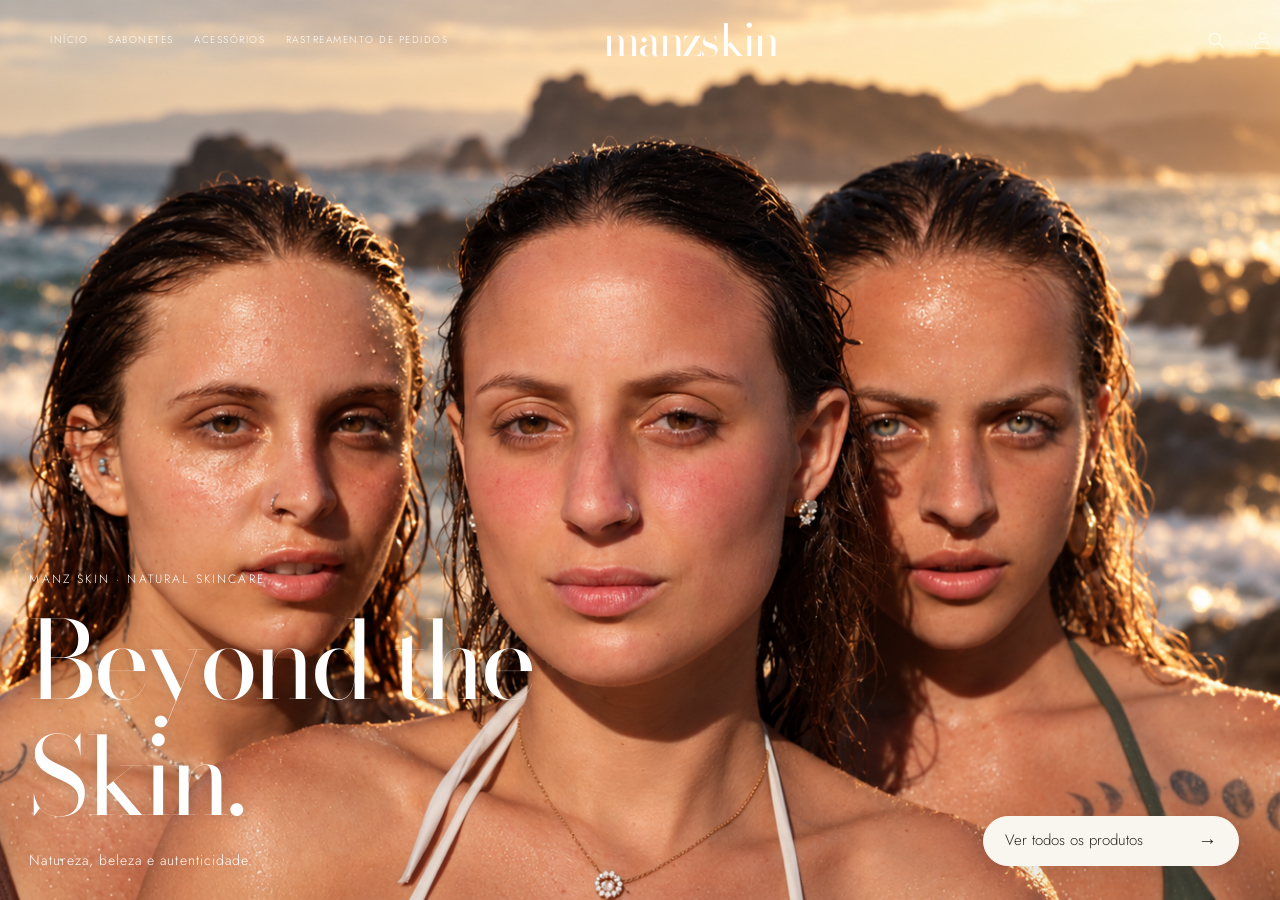
==== commit 8b1b99ee: "chore: checkpoint Manz Skin desktop e arquitetura Shopify" ====
--- a/local-preview/hero-v1/index.html
+++ b/local-preview/hero-v1/index.html
@@ -11,10 +11,11 @@
     <link rel="stylesheet" href="../../assets/component-menu-drawer.css">
     <link rel="stylesheet" href="local.css">
     <link rel="stylesheet" href="../../assets/manz-hero-v1.css">
+    <link rel="stylesheet" href="../preview-ui.css">
     <script src="../../assets/global.js" defer></script>
-    <script src="../../assets/manz-hero-gsap.min.js" defer></script>
     <script src="../../assets/manz-hero-v1.js" defer></script>
     <script src="local.js" defer></script>
+    <script src="../navigation.js" defer></script>
   </head>
   <body class="manz-hero-page">
     <a class="local-skip-link" href="#MainContent">Pular para o conteúdo</a>
@@ -22,10 +23,10 @@
       <div class="header-wrapper">
         <header class="header header--top-center header--mobile-center page-width header--has-menu header--has-account">
           <nav class="manz-hero-nav" aria-label="Navegação principal">
-            <a class="manz-hero-nav__link" href="#MainContent" aria-current="page">INÍCIO</a>
-            <span class="manz-hero-nav__link" aria-disabled="true">SABONETES</span>
-            <span class="manz-hero-nav__link" aria-disabled="true">ACESSÓRIOS</span>
-            <span class="manz-hero-nav__link" aria-disabled="true">RASTREAMENTO DE PEDIDOS</span>
+            <a class="manz-hero-nav__link" href="#" data-local-route="home" aria-current="page">INÍCIO</a>
+            <a class="manz-hero-nav__link" href="#" data-local-route="soaps">SABONETES</a>
+            <a class="manz-hero-nav__link" href="#" data-local-route="accessories">ACESSÓRIOS</a>
+            <a class="manz-hero-nav__link" href="#" data-local-route="tracking">RASTREAMENTO DE PEDIDOS</a>
           </nav>
 
           <header-drawer data-breakpoint="tablet">
@@ -43,10 +44,10 @@
                       <ul class="menu-drawer__menu has-submenu list-menu" role="list">
                         <li class="manz-hero-drawer-links">
                           <nav class="manz-hero-nav manz-hero-nav--mobile" aria-label="Navegação mobile">
-                            <a class="manz-hero-nav__link" href="#MainContent">INÍCIO</a>
-                            <span class="manz-hero-nav__link" aria-disabled="true">SABONETES</span>
-                            <span class="manz-hero-nav__link" aria-disabled="true">ACESSÓRIOS</span>
-                            <span class="manz-hero-nav__link" aria-disabled="true">RASTREAMENTO DE PEDIDOS</span>
+                            <a class="manz-hero-nav__link" href="#" data-local-route="home">INÍCIO</a>
+                            <a class="manz-hero-nav__link" href="#" data-local-route="soaps">SABONETES</a>
+                            <a class="manz-hero-nav__link" href="#" data-local-route="accessories">ACESSÓRIOS</a>
+                            <a class="manz-hero-nav__link" href="#" data-local-route="tracking">RASTREAMENTO DE PEDIDOS</a>
                           </nav>
                         </li>
                       </ul>
@@ -58,7 +59,7 @@
           </header-drawer>
 
           <div class="header__heading">
-            <a class="header__heading-link link link--text focus-inset" href="#MainContent" aria-label="Manz Skin, início"><span class="manz-hero-wordmark">manzskin</span></a>
+            <a class="header__heading-link link link--text focus-inset" href="#" data-local-route="home" aria-label="Manz Skin, início"><span class="manz-hero-wordmark">manzskin</span></a>
           </div>
 
           <div class="header__icons">
@@ -80,10 +81,9 @@
 
     <main id="MainContent" tabindex="-1">
       <section class="section-manz-hero-v1">
-        <manz-hero class="manz-hero-shell" data-manz-hero data-animate="true" style="--manz-hero-focus-x: 50%; --manz-hero-focus-mobile-x: 50%; --manz-hero-focus-y: 50%; --manz-hero-overlay-top: 0.15; --manz-hero-overlay-bottom: 0.22;">
+        <manz-hero class="manz-hero-shell" data-manz-hero style="--manz-hero-focus-x: 50%; --manz-hero-focus-mobile-x: 50%; --manz-hero-focus-y: 50%;">
           <div class="manz-hero" aria-labelledby="ManzHeroTitle-local">
-            <img class="manz-hero__image" src="../../assets/manz-hero-v1-1920.jpg" srcset="../../assets/manz-hero-v1-960.jpg 960w, ../../assets/manz-hero-v1-1920.jpg 1920w, ../../assets/manz-hero-v1-2880.jpg 2880w" sizes="(max-aspect-ratio: 3/2) 150svh, 100vw" width="2880" height="1920" alt="Três modelos à beira-mar na campanha Manz Skin" loading="eager" fetchpriority="high">
-            <div class="manz-hero__shade" aria-hidden="true"></div>
+            <img class="manz-hero__image" src="../../assets/manz-hero-slide-01-original.png" srcset="../../assets/manz-hero-slide-01-original.png 1672w" sizes="(max-aspect-ratio: 3/2) 150svh, 100vw" width="1672" height="941" alt="Tr&#234;s modelos na praia ao entardecer, com luz dourada" loading="eager" fetchpriority="high" decoding="async">
             <div class="manz-hero__copy">
               <p class="manz-hero__eyebrow">MANZ SKIN · NATURAL SKINCARE</p>
               <h1 id="ManzHeroTitle-local" class="manz-hero__title">
@@ -92,6 +92,7 @@
               </h1>
               <p class="manz-hero__caption">Natureza, beleza e autenticidade.</p>
             </div>
+            <a class="manz-hero__cta" href="#" data-local-route="all-products">Ver todos os produtos <span aria-hidden="true">→</span></a>
           </div>
         </manz-hero>
       </section>
--- a/assets/manz-hero-v1.css
+++ b/assets/manz-hero-v1.css
@@ -54,26 +54,92 @@
   max-width: none;
   object-fit: cover;
   object-position: var(--manz-hero-focus-x, 50%) var(--manz-hero-focus-y, 50%);
-  transform-origin: center;
-}
-
-.manz-hero__shade {
-  position: absolute;
+}
+
+/* Only the photo track moves; the Hero surface and its content stay fixed. */
+.manz-hero-carousel__viewport {
+  position: absolute;
+  z-index: 0;
   inset: 0;
-  pointer-events: none;
-  background:
-    linear-gradient(180deg, rgb(0 0 0 / var(--manz-hero-overlay-top, 0.15)) 0%, transparent 24%),
-    linear-gradient(0deg, rgb(0 0 0 / var(--manz-hero-overlay-bottom, 0.22)) 0%, transparent 48%);
+  overflow: hidden;
+  border-radius: inherit;
+}
+
+.manz-hero-carousel__track {
+  position: relative;
+  display: flex;
+  flex-wrap: nowrap;
+  gap: 0;
+  column-gap: 0;
+  width: 100%;
+  height: 100%;
+  transform: translate3d(0, 0, 0);
+  transition: transform 800ms cubic-bezier(0.22, 0.61, 0.36, 1);
+}
+
+.manz-hero-carousel__slide {
+  position: relative;
+  box-sizing: border-box;
+  flex: 0 0 calc(100% + 1px);
+  width: calc(100% + 1px);
+  height: 100%;
+  margin: 0 -1px 0 0;
+  padding: 0;
+  border: 0;
+  overflow: hidden;
+}
+
+.manz-hero-carousel__image {
+  object-fit: var(--manz-hero-slide-fit, cover);
+  object-position: var(--manz-hero-slide-focus-x, 50%) var(--manz-hero-slide-focus-y, 50%);
+}
+
+.manz-hero-carousel__empty {
+  position: absolute;
+  inset: 0;
+  display: block;
+  background: linear-gradient(135deg, #d9d4c9, #eeeae1);
 }
 
 .manz-hero__copy {
   position: absolute;
+  z-index: 3;
   right: clamp(20px, 4vw, 64px);
   bottom: clamp(22px, 3.2svh, 42px);
   left: clamp(20px, 2.3vw, 40px);
   max-width: 860px;
   color: #fff;
-}
+  text-shadow: 0 1px 16px rgb(14 18 15 / 22%);
+}
+
+.manz-hero__cta {
+  position: absolute;
+  z-index: 3;
+  right: clamp(34px, 3.2vw, 52px);
+  bottom: clamp(28px, 3.8svh, 46px);
+  display: inline-flex;
+  min-width: 212px;
+  min-height: 48px;
+  align-items: center;
+  justify-content: space-between;
+  gap: 18px;
+  padding: 0 21px;
+  border: 1px solid #f8f6ef;
+  border-radius: 999px;
+  background: #f8f6ef;
+  box-shadow: 0 8px 24px rgb(18 20 17 / 12%);
+  color: #292721;
+  font-family: 'Manz Jost', sans-serif;
+  font-size: 15px;
+  font-weight: 400;
+  line-height: 1.3;
+  text-decoration: none;
+  transition: background-color 160ms ease, box-shadow 160ms ease;
+}
+
+.manz-hero__cta span { flex: 0 0 auto; font-size: 19px; line-height: 1; }
+.manz-hero__cta:hover { background: #fff; box-shadow: 0 10px 28px rgb(18 20 17 / 16%); }
+.manz-hero__cta:focus-visible { outline: 2px solid #fff; outline-offset: 4px; }
 
 .manz-hero__eyebrow,
 .manz-hero__caption {
@@ -106,7 +172,6 @@
 
 .manz-hero__line {
   display: block;
-  overflow: hidden;
   padding-bottom: 0.16em;
   margin-bottom: -0.16em;
 }
@@ -310,6 +375,9 @@
 }
 
 @media (max-width: 989px) {
+  .manz-hero__copy { bottom: 94px; }
+  .manz-hero__cta { right: 20px; bottom: 20px; min-width: 0; min-height: 46px; padding-inline: 17px; }
+
   .manz-hero__image {
     object-position: var(--manz-hero-focus-mobile-x, 50%) var(--manz-hero-focus-y, 50%);
   }
@@ -340,7 +408,7 @@
 
   .manz-hero__copy {
     left: 20px;
-    bottom: max(26px, env(safe-area-inset-bottom));
+    bottom: max(88px, calc(env(safe-area-inset-bottom) + 78px));
   }
 
   .manz-hero__title {
@@ -360,7 +428,7 @@
 
 @media (max-height: 500px) and (orientation: landscape) {
   .manz-hero__copy {
-    bottom: 18px;
+    bottom: 78px;
   }
 
   .manz-hero__title {
@@ -389,8 +457,13 @@
 }
 
 @media (prefers-reduced-motion: reduce) {
+  .manz-hero-carousel__track {
+    transition: none;
+  }
+
   .manz-hero-page .header,
-  .manz-hero-page .header__icon .icon {
+  .manz-hero-page .header__icon .icon,
+  .manz-hero__cta {
     animation: none;
     transition: none;
   }
--- a/local-preview/preview-ui.css
+++ b/local-preview/preview-ui.css
@@ -0,0 +1,42 @@
+.local-preview-status {
+  position: fixed;
+  z-index: 1000;
+  inset: auto 20px 20px;
+  width: fit-content;
+  max-width: min(680px, calc(100vw - 40px));
+  margin-inline: auto;
+  padding: 13px 18px;
+  border: 1px solid rgb(247 244 233 / 22%);
+  background: #3e401f;
+  color: #f7f4e9;
+  box-shadow: 0 8px 28px rgb(31 32 19 / 22%);
+  font-family: 'Manz Jost', 'Jost', sans-serif;
+  font-size: 13px;
+  line-height: 1.55;
+}
+
+.local-preview-status[hidden] {
+  display: none;
+}
+
+.local-preview-note {
+  margin: 0;
+  padding: 9px 18px;
+  background: #f0ebdd;
+  color: #54523d;
+  font-family: 'Manz Jost', 'Jost', sans-serif;
+  font-size: 11px;
+  letter-spacing: .025em;
+  line-height: 1.45;
+  text-align: center;
+}
+
+@media (max-width: 600px) {
+  .local-preview-status {
+    inset-inline: 12px;
+    bottom: 12px;
+    max-width: calc(100vw - 24px);
+    padding: 11px 14px;
+    font-size: 12px;
+  }
+}
